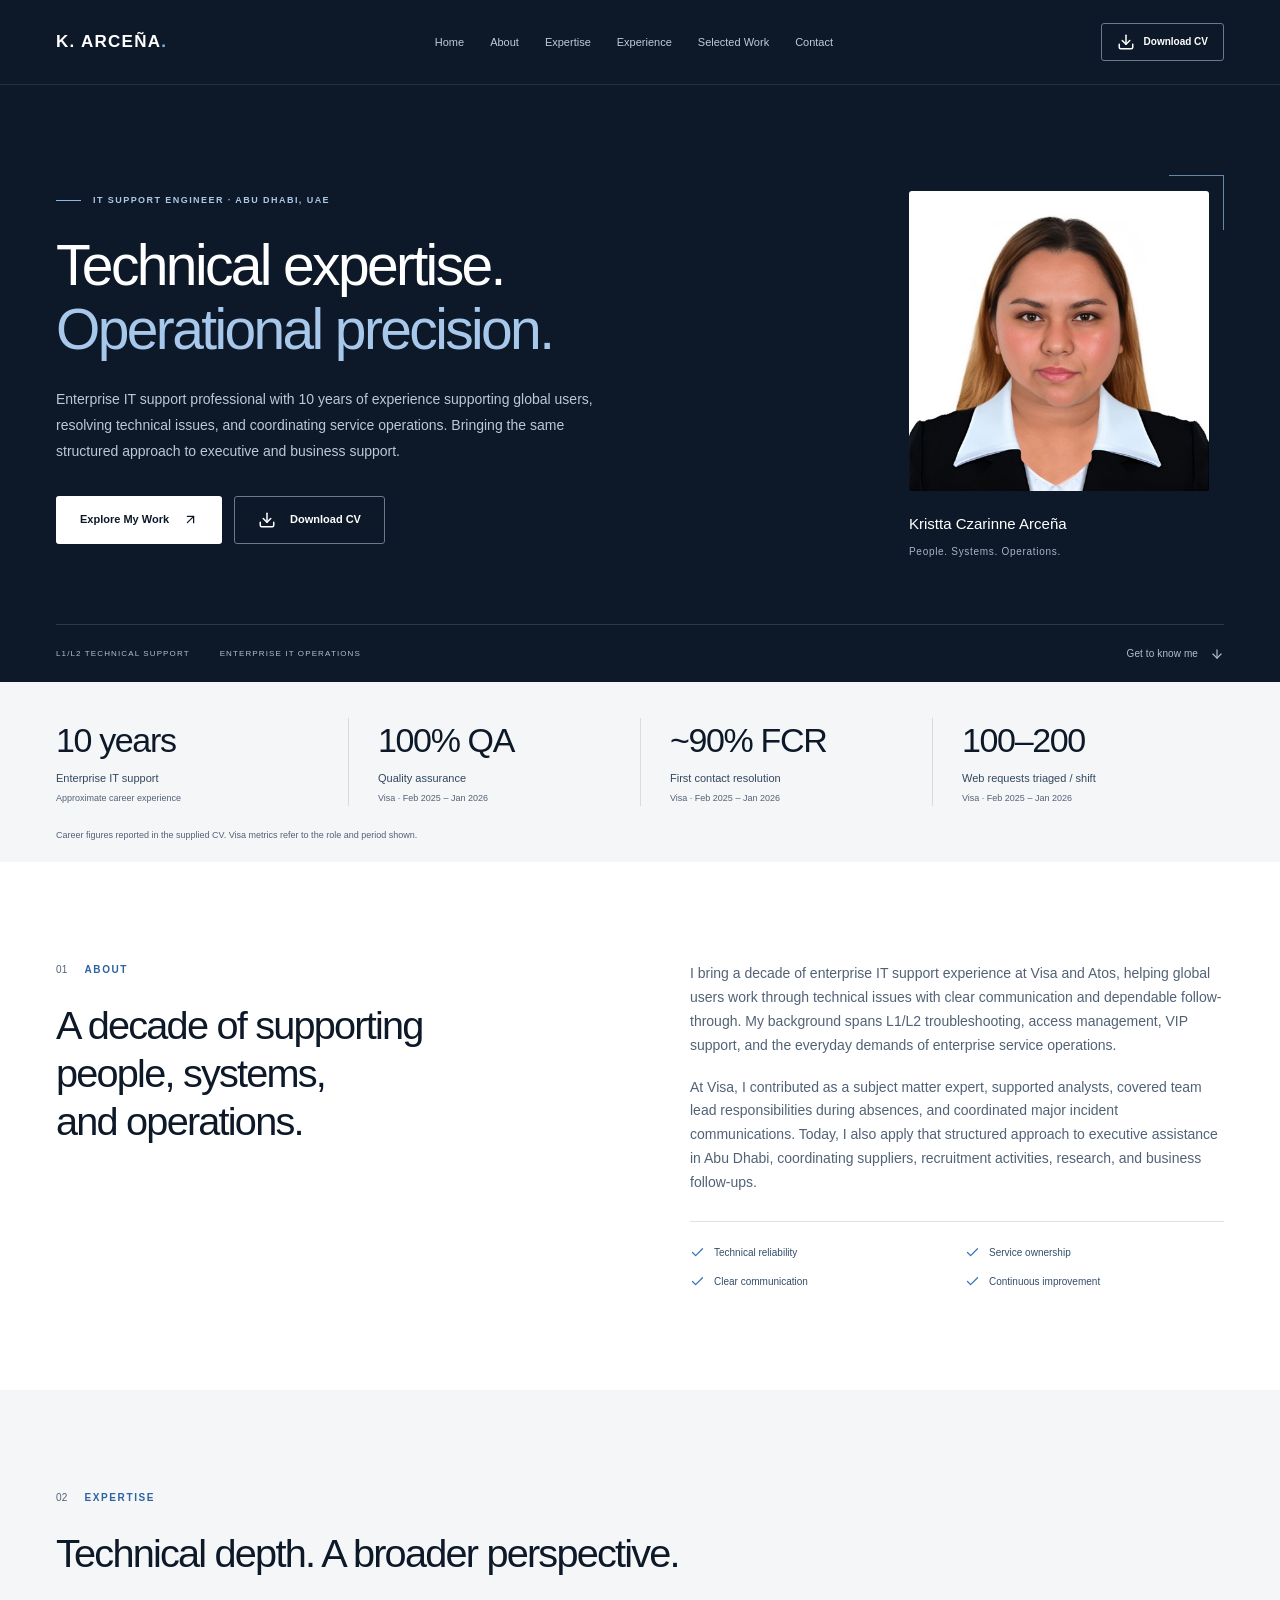
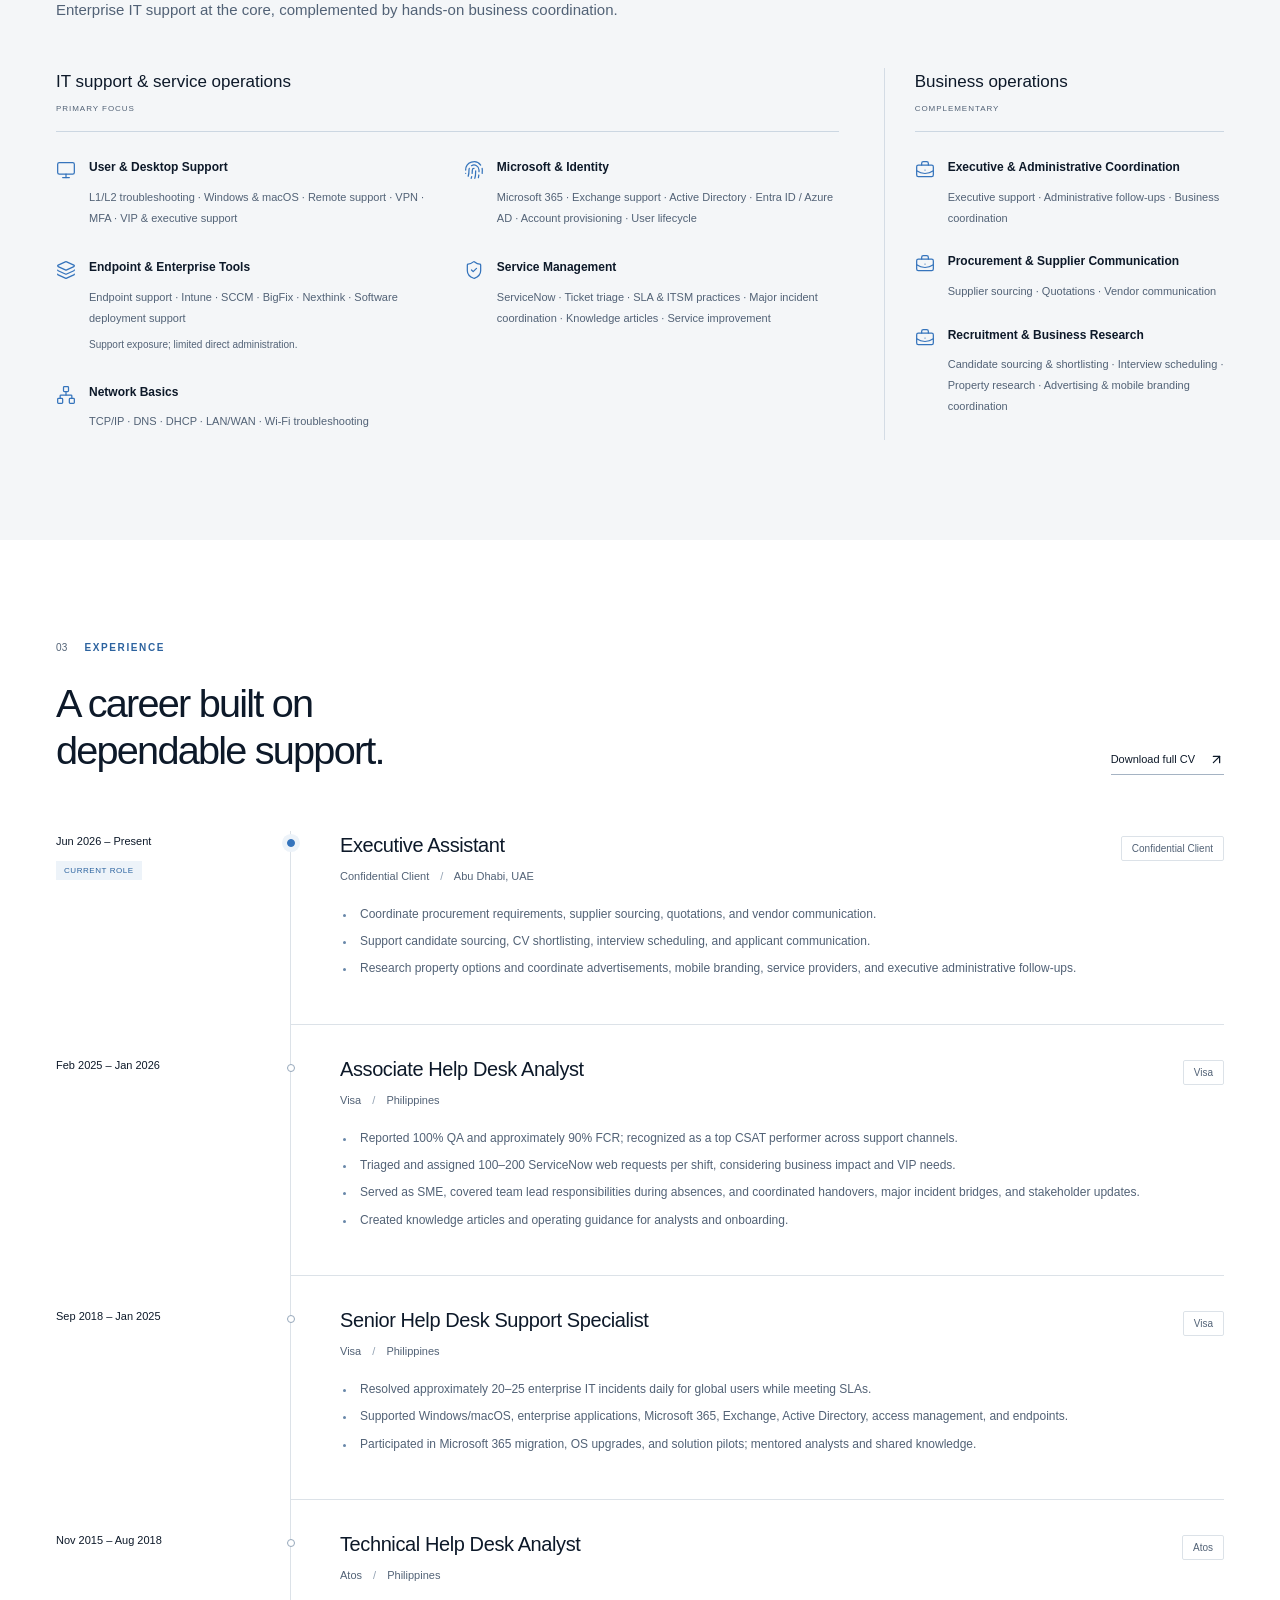
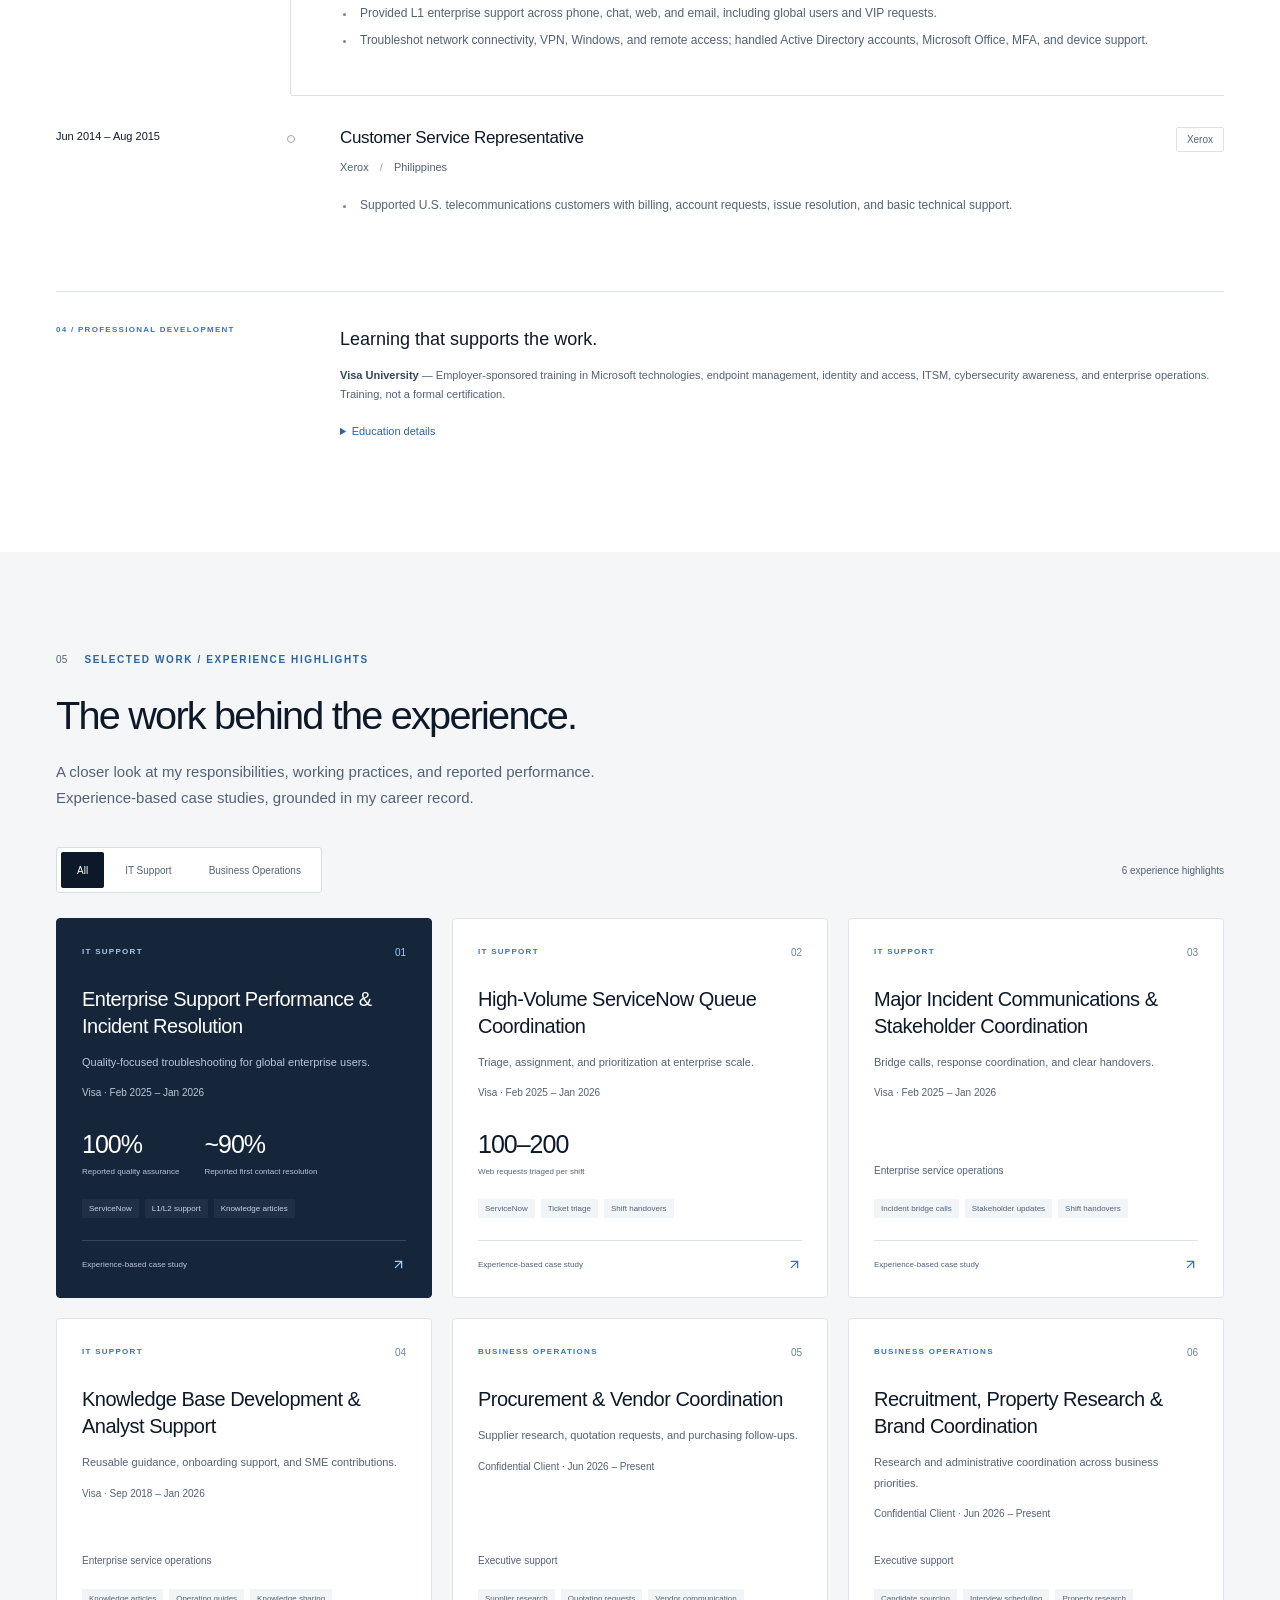
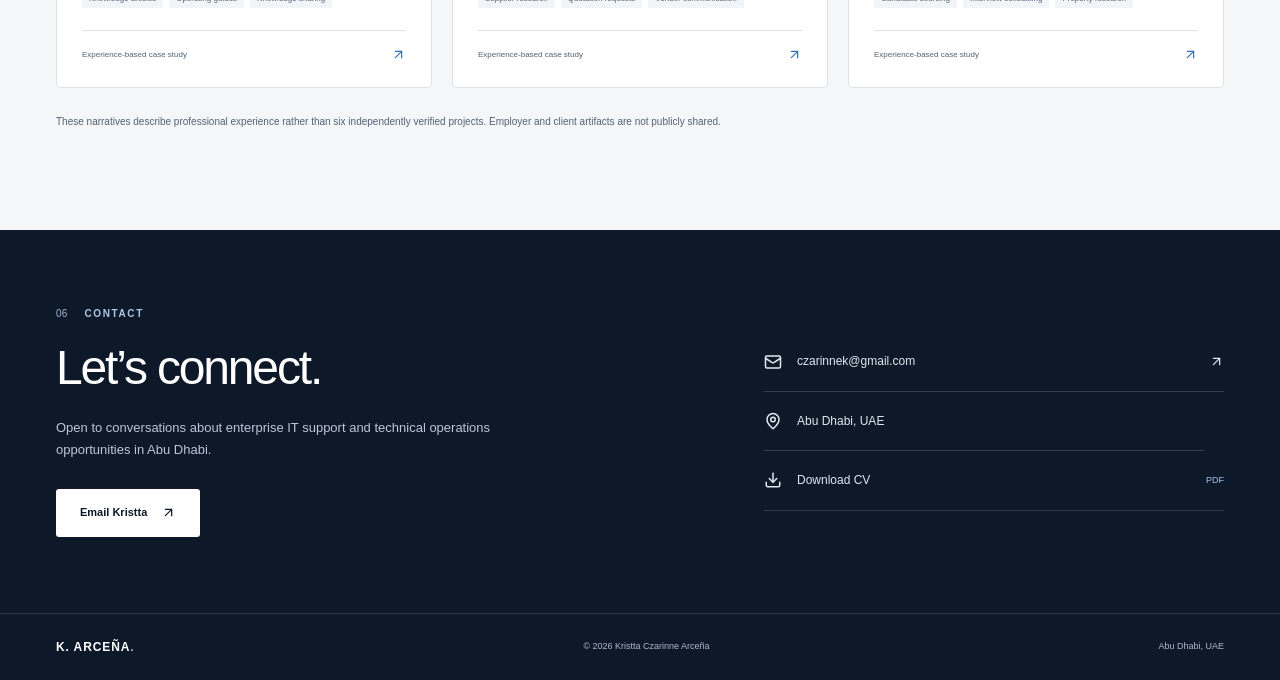
==== index.html @ 63b86361 "v1.0.0" ====
<!doctype html>
<html lang="en" class="no-js">
<head>
<meta charset="utf-8">
<meta name="viewport" content="width=device-width, initial-scale=1">
<title>Kristta Czarinne Arceña | IT Support Engineer · Abu Dhabi</title>
<meta name="description" content="Enterprise IT support, L1/L2 troubleshooting, and service operations. Explore Kristta’s career at Visa and Atos, and executive coordination experience in Abu Dhabi.">

<meta property="og:type" content="website"><meta property="og:locale" content="en_AE"><meta property="og:site_name" content="Kristta Arceña">
<meta property="og:title" content="Kristta Czarinne Arceña | IT Support Engineer · Abu Dhabi"><meta property="og:description" content="Enterprise IT support, L1/L2 troubleshooting, and service operations. Explore Kristta’s career at Visa and Atos, and executive coordination experience in Abu Dhabi.">
<meta name="twitter:card" content="summary_large_image"><meta name="twitter:title" content="Kristta Czarinne Arceña | IT Support Engineer · Abu Dhabi"><meta name="twitter:description" content="Enterprise IT support, L1/L2 troubleshooting, and service operations. Explore Kristta’s career at Visa and Atos, and executive coordination experience in Abu Dhabi.">

<link rel="icon" href="assets/favicon.svg" type="image/svg+xml">
<link rel="stylesheet" href="assets/styles.css">
<script>document.documentElement.classList.replace('no-js','js');</script>
<script src="assets/site.js" defer></script>
<script type="application/ld+json">{"@context":"https://schema.org","@type":"Person","name":"Kristta Czarinne Arceña","jobTitle":"Executive Assistant","description":"IT Support Engineer | L1/L2 Technical Support | Enterprise IT Operations","homeLocation":{"@type":"Place","name":"Abu Dhabi, UAE"},"email":"mailto:czarinnek@gmail.com"}</script>
</head>
<body>
<a class="skip-link" href="#main">Skip to content</a>
<header class="site-header"><div class="container header-inner"><a href="index.html#home" class="wordmark" aria-label="K. ARCEÑA home — Kristta Czarinne Arceña">K. ARCEÑA<span class="brand-dot">.</span></a><nav class="desktop-nav" aria-label="Primary navigation"><a href="index.html#home">Home</a><a href="index.html#about">About</a><a href="index.html#expertise">Expertise</a><a href="index.html#experience">Experience</a><a href="index.html#work">Selected Work</a><a href="index.html#contact">Contact</a></nav><a class="button button-outline header-cv" href="cv/Kristta_Arcena_CV.pdf" download><svg xmlns="http://www.w3.org/2000/svg" width="18" height="18" viewBox="0 0 24 24" fill="none" stroke="currentColor" stroke-width="2" stroke-linecap="round" stroke-linejoin="round" class="lucide lucide-download" aria-hidden="true"><path d="M21 15v4a2 2 0 0 1-2 2H5a2 2 0 0 1-2-2v-4"></path><polyline points="7 10 12 15 17 10"></polyline><line x1="12" x2="12" y1="15" y2="3"></line></svg>Download CV</a><button class="menu-toggle" aria-expanded="false" aria-controls="mobile-navigation" aria-label="Open navigation"><span data-menu-open><svg xmlns="http://www.w3.org/2000/svg" width="24" height="24" viewBox="0 0 24 24" fill="none" stroke="currentColor" stroke-width="2" stroke-linecap="round" stroke-linejoin="round" class="lucide lucide-menu" aria-hidden="true"><line x1="4" x2="20" y1="12" y2="12"></line><line x1="4" x2="20" y1="6" y2="6"></line><line x1="4" x2="20" y1="18" y2="18"></line></svg></span><span data-menu-close hidden><svg xmlns="http://www.w3.org/2000/svg" width="18" height="18" viewBox="0 0 24 24" fill="none" stroke="currentColor" stroke-width="2" stroke-linecap="round" stroke-linejoin="round" aria-hidden="true"><path d="m6 6 12 12M6 18 18 6"/></svg></span></button></div><div id="mobile-navigation" class="mobile-panel" hidden><nav aria-label="Mobile navigation"><a href="index.html#home"><span class="nav-number">01</span>Home</a><a href="index.html#about"><span class="nav-number">02</span>About</a><a href="index.html#expertise"><span class="nav-number">03</span>Expertise</a><a href="index.html#experience"><span class="nav-number">04</span>Experience</a><a href="index.html#work"><span class="nav-number">05</span>Selected Work</a><a href="index.html#contact"><span class="nav-number">06</span>Contact</a><a class="mobile-cv" href="cv/Kristta_Arcena_CV.pdf" download><svg xmlns="http://www.w3.org/2000/svg" width="18" height="18" viewBox="0 0 24 24" fill="none" stroke="currentColor" stroke-width="2" stroke-linecap="round" stroke-linejoin="round" class="lucide lucide-download" aria-hidden="true"><path d="M21 15v4a2 2 0 0 1-2 2H5a2 2 0 0 1-2-2v-4"></path><polyline points="7 10 12 15 17 10"></polyline><line x1="12" x2="12" y1="15" y2="3"></line></svg>Download CV</a></nav></div></header>
<main id="main" tabindex="-1"><section id="home" tabindex="-1" class="hero dark"><div class="container"><div class="hero-grid"><div class="hero-copy"><p class="eyebrow"><span class="small-rule"></span>IT SUPPORT ENGINEER · ABU DHABI, UAE</p><h1>Technical expertise.<br><span>Operational precision.</span></h1><p class="hero-description">Enterprise IT support professional with 10 years of experience supporting global users, resolving technical issues, and coordinating service operations. Bringing the same structured approach to executive and business support.</p><div class="button-row"><a href="#work" class="button button-white">Explore My Work<svg xmlns="http://www.w3.org/2000/svg" width="15" height="15" viewBox="0 0 24 24" fill="none" stroke="currentColor" stroke-width="2" stroke-linecap="round" stroke-linejoin="round" class="lucide lucide-arrow-up-right" aria-hidden="true"><path d="M7 7h10v10"></path><path d="M7 17 17 7"></path></svg></a><a class="button button-outline" href="cv/Kristta_Arcena_CV.pdf" download><svg xmlns="http://www.w3.org/2000/svg" width="18" height="18" viewBox="0 0 24 24" fill="none" stroke="currentColor" stroke-width="2" stroke-linecap="round" stroke-linejoin="round" class="lucide lucide-download" aria-hidden="true"><path d="M21 15v4a2 2 0 0 1-2 2H5a2 2 0 0 1-2-2v-4"></path><polyline points="7 10 12 15 17 10"></polyline><line x1="12" x2="12" y1="15" y2="3"></line></svg>Download CV</a></div></div><div class="identity-panel"><div class="portrait-frame"><img src="assets/kristta-arcena.png" alt="Portrait of Kristta Czarinne Arceña" width="471" height="471" fetchpriority="high"></div><div class="identity-caption"><p>Kristta Czarinne Arceña</p><span>People. Systems. Operations.</span></div><span class="portrait-corner" aria-hidden="true"></span></div></div><div class="hero-baseline"><span>L1/L2 TECHNICAL SUPPORT</span><span>ENTERPRISE IT OPERATIONS</span><a href="#about">Get to know me<svg xmlns="http://www.w3.org/2000/svg" width="14" height="14" viewBox="0 0 24 24" fill="none" stroke="currentColor" stroke-width="2" stroke-linecap="round" stroke-linejoin="round" class="lucide lucide-arrow-down" aria-hidden="true"><path d="M12 5v14"></path><path d="m19 12-7 7-7-7"></path></svg></a></div></div></section><div class="metrics-wrap"><div class="container metric-strip"><div class="metric"><p class="metric-value">10 years</p><p class="metric-label">Enterprise IT support</p><p class="metric-context">Approximate career experience</p></div><div class="metric"><p class="metric-value">100% QA</p><p class="metric-label">Quality assurance</p><p class="metric-context">Visa · Feb 2025 – Jan 2026</p></div><div class="metric"><p class="metric-value">~90% FCR</p><p class="metric-label">First contact resolution</p><p class="metric-context">Visa · Feb 2025 – Jan 2026</p></div><div class="metric"><p class="metric-value">100–200</p><p class="metric-label">Web requests triaged / shift</p><p class="metric-context">Visa · Feb 2025 – Jan 2026</p></div></div><p class="metric-source container">Career figures reported in the supplied CV. Visa metrics refer to the role and period shown.</p></div><section id="about" tabindex="-1" class="section about"><div class="container about-grid"><div class="section-heading"><p class="eyebrow section-label"><span>01</span>ABOUT</p><h2>A decade of supporting people, systems, and operations.</h2></div><div class="about-copy"><p>I bring a decade of enterprise IT support experience at Visa and Atos, helping global users work through technical issues with clear communication and dependable follow-through. My background spans L1/L2 troubleshooting, access management, VIP support, and the everyday demands of enterprise service operations.</p><p>At Visa, I contributed as a subject matter expert, supported analysts, covered team lead responsibilities during absences, and coordinated major incident communications. Today, I also apply that structured approach to executive assistance in Abu Dhabi, coordinating suppliers, recruitment activities, research, and business follow-ups.</p><ul class="values"><li><svg xmlns="http://www.w3.org/2000/svg" width="15" height="15" viewBox="0 0 24 24" fill="none" stroke="currentColor" stroke-width="2" stroke-linecap="round" stroke-linejoin="round" class="lucide lucide-check" aria-hidden="true"><path d="M20 6 9 17l-5-5"></path></svg>Technical reliability</li><li><svg xmlns="http://www.w3.org/2000/svg" width="15" height="15" viewBox="0 0 24 24" fill="none" stroke="currentColor" stroke-width="2" stroke-linecap="round" stroke-linejoin="round" class="lucide lucide-check" aria-hidden="true"><path d="M20 6 9 17l-5-5"></path></svg>Service ownership</li><li><svg xmlns="http://www.w3.org/2000/svg" width="15" height="15" viewBox="0 0 24 24" fill="none" stroke="currentColor" stroke-width="2" stroke-linecap="round" stroke-linejoin="round" class="lucide lucide-check" aria-hidden="true"><path d="M20 6 9 17l-5-5"></path></svg>Clear communication</li><li><svg xmlns="http://www.w3.org/2000/svg" width="15" height="15" viewBox="0 0 24 24" fill="none" stroke="currentColor" stroke-width="2" stroke-linecap="round" stroke-linejoin="round" class="lucide lucide-check" aria-hidden="true"><path d="M20 6 9 17l-5-5"></path></svg>Continuous improvement</li></ul></div></div></section><section id="expertise" tabindex="-1" class="section expertise"><div class="container"><div class="section-heading"><p class="eyebrow section-label"><span>02</span>EXPERTISE</p><h2>Technical depth. A broader perspective.</h2><p class="section-description">Enterprise IT support at the core, complemented by hands-on business coordination.</p></div><div class="expertise-grid"><div class="it-expertise"><div class="group-heading"><h3>IT support &amp; service operations</h3><span>PRIMARY FOCUS</span></div><div class="it-skills"><div class="skill-group"><svg xmlns="http://www.w3.org/2000/svg" width="20" height="20" viewBox="0 0 24 24" fill="none" stroke="currentColor" stroke-width="1.5" stroke-linecap="round" stroke-linejoin="round" class="lucide lucide-monitor" aria-hidden="true"><rect width="20" height="14" x="2" y="3" rx="2"></rect><line x1="8" x2="16" y1="21" y2="21"></line><line x1="12" x2="12" y1="17" y2="21"></line></svg><div><h4>User &amp; Desktop Support</h4><p>L1/L2 troubleshooting · Windows &amp; macOS · Remote support · VPN · MFA · VIP &amp; executive support</p></div></div><div class="skill-group"><svg xmlns="http://www.w3.org/2000/svg" width="20" height="20" viewBox="0 0 24 24" fill="none" stroke="currentColor" stroke-width="1.5" stroke-linecap="round" stroke-linejoin="round" class="lucide lucide-fingerprint" aria-hidden="true"><path d="M12 10a2 2 0 0 0-2 2c0 1.02-.1 2.51-.26 4"></path><path d="M14 13.12c0 2.38 0 6.38-1 8.88"></path><path d="M17.29 21.02c.12-.6.43-2.3.5-3.02"></path><path d="M2 12a10 10 0 0 1 18-6"></path><path d="M2 16h.01"></path><path d="M21.8 16c.2-2 .131-5.354 0-6"></path><path d="M5 19.5C5.5 18 6 15 6 12a6 6 0 0 1 .34-2"></path><path d="M8.65 22c.21-.66.45-1.32.57-2"></path><path d="M9 6.8a6 6 0 0 1 9 5.2v2"></path></svg><div><h4>Microsoft &amp; Identity</h4><p>Microsoft 365 · Exchange support · Active Directory · Entra ID / Azure AD · Account provisioning · User lifecycle</p></div></div><div class="skill-group"><svg xmlns="http://www.w3.org/2000/svg" width="20" height="20" viewBox="0 0 24 24" fill="none" stroke="currentColor" stroke-width="1.5" stroke-linecap="round" stroke-linejoin="round" class="lucide lucide-layers" aria-hidden="true"><path d="M12.83 2.18a2 2 0 0 0-1.66 0L2.6 6.08a1 1 0 0 0 0 1.83l8.58 3.91a2 2 0 0 0 1.66 0l8.58-3.9a1 1 0 0 0 0-1.83z"></path><path d="M2 12a1 1 0 0 0 .58.91l8.6 3.91a2 2 0 0 0 1.65 0l8.58-3.9A1 1 0 0 0 22 12"></path><path d="M2 17a1 1 0 0 0 .58.91l8.6 3.91a2 2 0 0 0 1.65 0l8.58-3.9A1 1 0 0 0 22 17"></path></svg><div><h4>Endpoint &amp; Enterprise Tools</h4><p>Endpoint support · Intune · SCCM · BigFix · Nexthink · Software deployment support</p><small>Support exposure; limited direct administration.</small></div></div><div class="skill-group"><svg xmlns="http://www.w3.org/2000/svg" width="20" height="20" viewBox="0 0 24 24" fill="none" stroke="currentColor" stroke-width="1.5" stroke-linecap="round" stroke-linejoin="round" class="lucide lucide-shield-check" aria-hidden="true"><path d="M20 13c0 5-3.5 7.5-7.66 8.95a1 1 0 0 1-.67-.01C7.5 20.5 4 18 4 13V6a1 1 0 0 1 1-1c2 0 4.5-1.2 6.24-2.72a1.17 1.17 0 0 1 1.52 0C14.51 3.81 17 5 19 5a1 1 0 0 1 1 1z"></path><path d="m9 12 2 2 4-4"></path></svg><div><h4>Service Management</h4><p>ServiceNow · Ticket triage · SLA &amp; ITSM practices · Major incident coordination · Knowledge articles · Service improvement</p></div></div><div class="skill-group"><svg xmlns="http://www.w3.org/2000/svg" width="20" height="20" viewBox="0 0 24 24" fill="none" stroke="currentColor" stroke-width="1.5" stroke-linecap="round" stroke-linejoin="round" class="lucide lucide-network" aria-hidden="true"><rect x="16" y="16" width="6" height="6" rx="1"></rect><rect x="2" y="16" width="6" height="6" rx="1"></rect><rect x="9" y="2" width="6" height="6" rx="1"></rect><path d="M5 16v-3a1 1 0 0 1 1-1h12a1 1 0 0 1 1 1v3"></path><path d="M12 12V8"></path></svg><div><h4>Network Basics</h4><p>TCP/IP · DNS · DHCP · LAN/WAN · Wi-Fi troubleshooting</p></div></div></div></div><div class="business-expertise"><div class="group-heading"><h3>Business operations</h3><span>COMPLEMENTARY</span></div><div class="skill-group"><svg xmlns="http://www.w3.org/2000/svg" width="20" height="20" viewBox="0 0 24 24" fill="none" stroke="currentColor" stroke-width="1.5" stroke-linecap="round" stroke-linejoin="round" class="lucide lucide-briefcase-business" aria-hidden="true"><path d="M12 12h.01"></path><path d="M16 6V4a2 2 0 0 0-2-2h-4a2 2 0 0 0-2 2v2"></path><path d="M22 13a18.15 18.15 0 0 1-20 0"></path><rect width="20" height="14" x="2" y="6" rx="2"></rect></svg><div><h4>Executive &amp; Administrative Coordination</h4><p>Executive support · Administrative follow-ups · Business coordination</p></div></div><div class="skill-group"><svg xmlns="http://www.w3.org/2000/svg" width="20" height="20" viewBox="0 0 24 24" fill="none" stroke="currentColor" stroke-width="1.5" stroke-linecap="round" stroke-linejoin="round" class="lucide lucide-briefcase-business" aria-hidden="true"><path d="M12 12h.01"></path><path d="M16 6V4a2 2 0 0 0-2-2h-4a2 2 0 0 0-2 2v2"></path><path d="M22 13a18.15 18.15 0 0 1-20 0"></path><rect width="20" height="14" x="2" y="6" rx="2"></rect></svg><div><h4>Procurement &amp; Supplier Communication</h4><p>Supplier sourcing · Quotations · Vendor communication</p></div></div><div class="skill-group"><svg xmlns="http://www.w3.org/2000/svg" width="20" height="20" viewBox="0 0 24 24" fill="none" stroke="currentColor" stroke-width="1.5" stroke-linecap="round" stroke-linejoin="round" class="lucide lucide-briefcase-business" aria-hidden="true"><path d="M12 12h.01"></path><path d="M16 6V4a2 2 0 0 0-2-2h-4a2 2 0 0 0-2 2v2"></path><path d="M22 13a18.15 18.15 0 0 1-20 0"></path><rect width="20" height="14" x="2" y="6" rx="2"></rect></svg><div><h4>Recruitment &amp; Business Research</h4><p>Candidate sourcing &amp; shortlisting · Interview scheduling · Property research · Advertising &amp; mobile branding coordination</p></div></div></div></div></div></section><section id="experience" tabindex="-1" class="section experience"><div class="container"><div class="section-heading-row"><div class="section-heading"><p class="eyebrow section-label"><span>03</span>EXPERIENCE</p><h2>A career built on dependable support.</h2></div><a class="text-link" href="cv/Kristta_Arcena_CV.pdf" download>Download full CV<svg xmlns="http://www.w3.org/2000/svg" width="15" height="15" viewBox="0 0 24 24" fill="none" stroke="currentColor" stroke-width="2" stroke-linecap="round" stroke-linejoin="round" class="lucide lucide-arrow-up-right" aria-hidden="true"><path d="M7 7h10v10"></path><path d="M7 17 17 7"></path></svg></a></div><div class="timeline"><article class="experience-item "><div class="experience-date"><span class="timeline-dot"></span><p>Jun 2026 – Present</p><span class="current-label">CURRENT ROLE</span></div><div class="experience-body"><div class="role-line"><h3>Executive Assistant</h3><span class="employer-label">Confidential Client</span></div><p class="role-context">Confidential Client <span aria-hidden="true">/</span> Abu Dhabi, UAE</p><ul><li>Coordinate procurement requirements, supplier sourcing, quotations, and vendor communication.</li><li>Support candidate sourcing, CV shortlisting, interview scheduling, and applicant communication.</li><li>Research property options and coordinate advertisements, mobile branding, service providers, and executive administrative follow-ups.</li></ul></div></article><article class="experience-item "><div class="experience-date"><span class="timeline-dot"></span><p>Feb 2025 – Jan 2026</p></div><div class="experience-body"><div class="role-line"><h3>Associate Help Desk Analyst</h3><span class="employer-label">Visa</span></div><p class="role-context">Visa <span aria-hidden="true">/</span> Philippines</p><ul><li>Reported 100% QA and approximately 90% FCR; recognized as a top CSAT performer across support channels.</li><li>Triaged and assigned 100–200 ServiceNow web requests per shift, considering business impact and VIP needs.</li><li>Served as SME, covered team lead responsibilities during absences, and coordinated handovers, major incident bridges, and stakeholder updates.</li><li>Created knowledge articles and operating guidance for analysts and onboarding.</li></ul></div></article><article class="experience-item "><div class="experience-date"><span class="timeline-dot"></span><p>Sep 2018 – Jan 2025</p></div><div class="experience-body"><div class="role-line"><h3>Senior Help Desk Support Specialist</h3><span class="employer-label">Visa</span></div><p class="role-context">Visa <span aria-hidden="true">/</span> Philippines</p><ul><li>Resolved approximately 20–25 enterprise IT incidents daily for global users while meeting SLAs.</li><li>Supported Windows/macOS, enterprise applications, Microsoft 365, Exchange, Active Directory, access management, and endpoints.</li><li>Participated in Microsoft 365 migration, OS upgrades, and solution pilots; mentored analysts and shared knowledge.</li></ul></div></article><article class="experience-item "><div class="experience-date"><span class="timeline-dot"></span><p>Nov 2015 – Aug 2018</p></div><div class="experience-body"><div class="role-line"><h3>Technical Help Desk Analyst</h3><span class="employer-label">Atos</span></div><p class="role-context">Atos <span aria-hidden="true">/</span> Philippines</p><ul><li>Provided L1 enterprise support across phone, chat, web, and email, including global users and VIP requests.</li><li>Troubleshot network connectivity, VPN, Windows, and remote access; handled Active Directory accounts, Microsoft Office, MFA, and device support.</li></ul></div></article><article class="experience-item compact"><div class="experience-date"><span class="timeline-dot"></span><p>Jun 2014 – Aug 2015</p></div><div class="experience-body"><div class="role-line"><h3>Customer Service Representative</h3><span class="employer-label">Xerox</span></div><p class="role-context">Xerox <span aria-hidden="true">/</span> Philippines</p><ul><li>Supported U.S. telecommunications customers with billing, account requests, issue resolution, and basic technical support.</li></ul></div></article></div><div class="development"><p class="eyebrow">04 / PROFESSIONAL DEVELOPMENT</p><div><h3>Learning that supports the work.</h3><p><strong>Visa University</strong> — Employer-sponsored training in Microsoft technologies, endpoint management, identity and access, ITSM, cybersecurity awareness, and enterprise operations. Training, not a formal certification.</p><details><summary>Education details</summary><p><strong>Kaplan Higher Education Institute, Singapore</strong><br>Diploma in Hospitality and Tourism Management — incomplete, 2012.</p><p><strong>Springfield Secondary School, Singapore</strong><br>GCE O-Level International Examination, 2010.</p></details></div></div></div></section><section id="work" tabindex="-1" class="section selected-work"><div class="container"><div class="section-heading"><p class="eyebrow section-label"><span>05</span>SELECTED WORK / EXPERIENCE HIGHLIGHTS</p><h2>The work behind the experience.</h2><p class="section-description">A closer look at my responsibilities, working practices, and reported performance. Experience-based case studies, grounded in my career record.</p></div><div class="work-toolbar"><div class="filters" role="group" aria-label="Filter selected work"><button type="button" aria-pressed="true" data-filter="All">All</button><button type="button" aria-pressed="false" data-filter="IT Support">IT Support</button><button type="button" aria-pressed="false" data-filter="Business Operations">Business Operations</button></div><p role="status" aria-live="polite" data-work-count>6 experience highlights</p></div><div class="work-grid"><article class="work-card featured" data-category="IT Support"><div class="work-card-top"><span class="eyebrow">IT Support</span><span class="work-number">01</span></div><h3><a href="work/enterprise-support-performance/">Enterprise Support Performance &amp; Incident Resolution<span class="card-click-target"></span></a></h3><p>Quality-focused troubleshooting for global enterprise users.</p><p class="work-card-context">Visa · Feb 2025 – Jan 2026</p><div class="work-proof"><span><strong>100%</strong>Reported quality assurance</span><span><strong>~90%</strong>Reported first contact resolution</span></div><div class="work-tags"><span>ServiceNow</span><span>L1/L2 support</span><span>Knowledge articles</span></div><div class="work-card-bottom"><span>Experience-based case study</span><svg xmlns="http://www.w3.org/2000/svg" width="15" height="15" viewBox="0 0 24 24" fill="none" stroke="currentColor" stroke-width="2" stroke-linecap="round" stroke-linejoin="round" class="lucide lucide-arrow-up-right" aria-hidden="true"><path d="M7 7h10v10"></path><path d="M7 17 17 7"></path></svg></div></article><article class="work-card " data-category="IT Support"><div class="work-card-top"><span class="eyebrow">IT Support</span><span class="work-number">02</span></div><h3><a href="work/servicenow-queue-coordination/">High-Volume ServiceNow Queue Coordination<span class="card-click-target"></span></a></h3><p>Triage, assignment, and prioritization at enterprise scale.</p><p class="work-card-context">Visa · Feb 2025 – Jan 2026</p><div class="work-proof"><span><strong>100–200</strong>Web requests triaged per shift</span></div><div class="work-tags"><span>ServiceNow</span><span>Ticket triage</span><span>Shift handovers</span></div><div class="work-card-bottom"><span>Experience-based case study</span><svg xmlns="http://www.w3.org/2000/svg" width="15" height="15" viewBox="0 0 24 24" fill="none" stroke="currentColor" stroke-width="2" stroke-linecap="round" stroke-linejoin="round" class="lucide lucide-arrow-up-right" aria-hidden="true"><path d="M7 7h10v10"></path><path d="M7 17 17 7"></path></svg></div></article><article class="work-card " data-category="IT Support"><div class="work-card-top"><span class="eyebrow">IT Support</span><span class="work-number">03</span></div><h3><a href="work/major-incident-communications/">Major Incident Communications &amp; Stakeholder Coordination<span class="card-click-target"></span></a></h3><p>Bridge calls, response coordination, and clear handovers.</p><p class="work-card-context">Visa · Feb 2025 – Jan 2026</p><div class="work-proof"><span class="qualitative-label">Enterprise service operations</span></div><div class="work-tags"><span>Incident bridge calls</span><span>Stakeholder updates</span><span>Shift handovers</span></div><div class="work-card-bottom"><span>Experience-based case study</span><svg xmlns="http://www.w3.org/2000/svg" width="15" height="15" viewBox="0 0 24 24" fill="none" stroke="currentColor" stroke-width="2" stroke-linecap="round" stroke-linejoin="round" class="lucide lucide-arrow-up-right" aria-hidden="true"><path d="M7 7h10v10"></path><path d="M7 17 17 7"></path></svg></div></article><article class="work-card " data-category="IT Support"><div class="work-card-top"><span class="eyebrow">IT Support</span><span class="work-number">04</span></div><h3><a href="work/knowledge-and-analyst-support/">Knowledge Base Development &amp; Analyst Support<span class="card-click-target"></span></a></h3><p>Reusable guidance, onboarding support, and SME contributions.</p><p class="work-card-context">Visa · Sep 2018 – Jan 2026</p><div class="work-proof"><span class="qualitative-label">Enterprise service operations</span></div><div class="work-tags"><span>Knowledge articles</span><span>Operating guides</span><span>Knowledge sharing</span></div><div class="work-card-bottom"><span>Experience-based case study</span><svg xmlns="http://www.w3.org/2000/svg" width="15" height="15" viewBox="0 0 24 24" fill="none" stroke="currentColor" stroke-width="2" stroke-linecap="round" stroke-linejoin="round" class="lucide lucide-arrow-up-right" aria-hidden="true"><path d="M7 7h10v10"></path><path d="M7 17 17 7"></path></svg></div></article><article class="work-card " data-category="Business Operations"><div class="work-card-top"><span class="eyebrow">Business Operations</span><span class="work-number">05</span></div><h3><a href="work/procurement-vendor-coordination/">Procurement &amp; Vendor Coordination<span class="card-click-target"></span></a></h3><p>Supplier research, quotation requests, and purchasing follow-ups.</p><p class="work-card-context">Confidential Client · Jun 2026 – Present</p><div class="work-proof"><span class="qualitative-label">Executive support</span></div><div class="work-tags"><span>Supplier research</span><span>Quotation requests</span><span>Vendor communication</span></div><div class="work-card-bottom"><span>Experience-based case study</span><svg xmlns="http://www.w3.org/2000/svg" width="15" height="15" viewBox="0 0 24 24" fill="none" stroke="currentColor" stroke-width="2" stroke-linecap="round" stroke-linejoin="round" class="lucide lucide-arrow-up-right" aria-hidden="true"><path d="M7 7h10v10"></path><path d="M7 17 17 7"></path></svg></div></article><article class="work-card " data-category="Business Operations"><div class="work-card-top"><span class="eyebrow">Business Operations</span><span class="work-number">06</span></div><h3><a href="work/recruitment-research-brand-coordination/">Recruitment, Property Research &amp; Brand Coordination<span class="card-click-target"></span></a></h3><p>Research and administrative coordination across business priorities.</p><p class="work-card-context">Confidential Client · Jun 2026 – Present</p><div class="work-proof"><span class="qualitative-label">Executive support</span></div><div class="work-tags"><span>Candidate sourcing</span><span>Interview scheduling</span><span>Property research</span></div><div class="work-card-bottom"><span>Experience-based case study</span><svg xmlns="http://www.w3.org/2000/svg" width="15" height="15" viewBox="0 0 24 24" fill="none" stroke="currentColor" stroke-width="2" stroke-linecap="round" stroke-linejoin="round" class="lucide lucide-arrow-up-right" aria-hidden="true"><path d="M7 7h10v10"></path><path d="M7 17 17 7"></path></svg></div></article></div><p class="work-disclosure">These narratives describe professional experience rather than six independently verified projects. Employer and client artifacts are not publicly shared.</p></div></section><section id="contact" tabindex="-1" class="contact dark"><div class="container contact-grid"><div><p class="eyebrow section-label"><span>06</span>CONTACT</p><h2>Let’s connect.</h2><p>Open to conversations about enterprise IT support and technical operations opportunities in Abu Dhabi.</p><a class="button button-white" href="mailto:czarinnek@gmail.com">Email Kristta<svg xmlns="http://www.w3.org/2000/svg" width="15" height="15" viewBox="0 0 24 24" fill="none" stroke="currentColor" stroke-width="2" stroke-linecap="round" stroke-linejoin="round" class="lucide lucide-arrow-up-right" aria-hidden="true"><path d="M7 7h10v10"></path><path d="M7 17 17 7"></path></svg></a></div><div class="contact-details"><a href="mailto:czarinnek@gmail.com"><svg xmlns="http://www.w3.org/2000/svg" width="18" height="18" viewBox="0 0 24 24" fill="none" stroke="currentColor" stroke-width="2" stroke-linecap="round" stroke-linejoin="round" class="lucide lucide-mail" aria-hidden="true"><rect width="20" height="16" x="2" y="4" rx="2"></rect><path d="m22 7-8.97 5.7a1.94 1.94 0 0 1-2.06 0L2 7"></path></svg>czarinnek@gmail.com<svg xmlns="http://www.w3.org/2000/svg" width="15" height="15" viewBox="0 0 24 24" fill="none" stroke="currentColor" stroke-width="2" stroke-linecap="round" stroke-linejoin="round" class="lucide lucide-arrow-up-right" aria-hidden="true"><path d="M7 7h10v10"></path><path d="M7 17 17 7"></path></svg></a><p><svg xmlns="http://www.w3.org/2000/svg" width="18" height="18" viewBox="0 0 24 24" fill="none" stroke="currentColor" stroke-width="2" stroke-linecap="round" stroke-linejoin="round" class="lucide lucide-map-pin" aria-hidden="true"><path d="M20 10c0 4.993-5.539 10.193-7.399 11.799a1 1 0 0 1-1.202 0C9.539 20.193 4 14.993 4 10a8 8 0 0 1 16 0"></path><circle cx="12" cy="10" r="3"></circle></svg>Abu Dhabi, UAE</p><a href="cv/Kristta_Arcena_CV.pdf" download><svg xmlns="http://www.w3.org/2000/svg" width="18" height="18" viewBox="0 0 24 24" fill="none" stroke="currentColor" stroke-width="2" stroke-linecap="round" stroke-linejoin="round" class="lucide lucide-download" aria-hidden="true"><path d="M21 15v4a2 2 0 0 1-2 2H5a2 2 0 0 1-2-2v-4"></path><polyline points="7 10 12 15 17 10"></polyline><line x1="12" x2="12" y1="15" y2="3"></line></svg>Download CV<span class="file-label">PDF</span></a></div></div></section></main>
<footer class="footer dark"><div class="container footer-inner"><a href="index.html#home" class="wordmark">K. ARCEÑA<span class="brand-dot">.</span></a><p>© <span data-year>2026</span> Kristta Czarinne Arceña</p><span>Abu Dhabi, UAE</span></div></footer>
</body></html>
---- assets/styles.css ----
:root { --navy:#0d1929; --slate:#15253a; --blue:#3574bc; --paper:#f4f6f8; --body:#526276; --line:#dce2e8; }
* { box-sizing:border-box; }
html { scroll-behavior:smooth; scroll-padding-top:100px; }
body { margin:0; color:var(--navy); background:white; font-family:Arial,Helvetica,sans-serif; font-size:15px; line-height:1.7; -webkit-font-smoothing:antialiased; }
a { color:inherit; text-decoration:none; }
button, summary { cursor:pointer; }
button { font:inherit; }
button,a { -webkit-tap-highlight-color:transparent; }
:focus-visible { outline:3px solid #3574bc; outline-offset:5px; }
.dark :focus-visible,.site-header :focus-visible { outline-color:#adcdf0; }
[tabindex="-1"]:focus { outline:none; }
::selection { background:#bdd5f0; color:var(--navy); }
h1,h2,h3,h4,p { margin:0; }
h1,h2,h3,h4 { font-weight:500; }
h1,h2 { letter-spacing:-.045em; text-wrap:balance; }
h2 { font-size:clamp(30px,3.1vw,43px); line-height:1.2; }
p { color:var(--body); }
svg { flex-shrink:0; }
.container { max-width:1248px; width:calc(100% - 112px); margin-inline:auto; }
.dark { background:var(--navy); color:#fff; }
.eyebrow { font-size:10px; font-weight:600; letter-spacing:.16em; line-height:1.6; color:var(--blue); text-transform:uppercase; }
.dark .eyebrow { color:#acc7e6; }
.section { padding:100px 0; }
.section-label { display:flex; align-items:center; gap:17px; margin-bottom:24px; }
.section-label>span { color:#63758a; font-weight:400; letter-spacing:.02em; }
.section-heading { max-width:700px; }
.section-description { max-width:585px; margin-top:20px; font-size:15px; }
.skip-link { position:fixed; left:20px; top:12px; z-index:100; background:white; padding:12px 20px; color:var(--navy); transform:translateY(-150%); }
.skip-link:focus { transform:translateY(0); }
.site-header { background:var(--navy); color:white; position:sticky; top:0; z-index:30; border-bottom:1px solid #ffffff18; transition:box-shadow .2s, background .2s; }
.site-header.is-scrolled { background:#15253a; box-shadow:0 3px 16px #00000018; }
.header-inner { min-height:84px; display:flex; align-items:center; justify-content:space-between; gap:24px; }
.wordmark { font-size:17px; letter-spacing:.075em; font-weight:600; white-space:nowrap; }
.brand-dot { color:#87b3e2; }
.desktop-nav { display:flex; align-items:center; gap:26px; }
.desktop-nav a { font-size:11px; color:#c0cad6; transition:color .2s; padding:15px 0; }
.desktop-nav a:hover { color:white; }
.button { display:inline-flex; align-items:center; justify-content:center; gap:14px; min-height:48px; padding:12px 23px; border-radius:3px; font-size:11px; font-weight:600; line-height:1.4; transition:background .18s,transform .18s,border-color .18s; border:1px solid transparent; }
.button:hover { transform:translateY(-2px); }
.button-white { background:white; color:var(--navy); }
.button-white:hover { background:#deebf9; }
.button-outline { border-color:#6a798b; color:white; background:transparent; }
.button-outline:hover { border-color:white; background:#ffffff0a; }
.button-navy { color:white; background:var(--navy); }
.header-cv { min-height:38px; padding:9px 15px; gap:9px; font-size:10px; }
.menu-toggle { display:none; padding:10px; border:0; background:none; color:white; }
.mobile-panel[hidden] { display:none; }
.mobile-panel { display:none; }
.hero { padding-top:65px; }
.hero-grid { display:grid; grid-template-columns:1fr 330px; gap:65px; align-items:center; padding:25px 0 62px; }
.hero h1 { font-size:clamp(43px,4.45vw,64px); line-height:1.13; font-weight:400; margin-top:25px; letter-spacing:-.046em; }
.hero h1>span { color:#a8c8eb; }
.hero-description { max-width:560px; color:#bdc8d5; font-size:14px; line-height:1.85; margin-top:26px; }
.hero .eyebrow { display:flex; align-items:center; gap:12px; font-size:9px; }
.small-rule { display:inline-block; height:1px; width:25px; background:#8fb6e2; }
.button-row { display:flex; flex-wrap:wrap; gap:12px; margin-top:31px; }
.identity-panel { padding:16px 15px 0; position:relative; justify-self:end; width:330px; }
.portrait-frame { width:300px; height:300px; overflow:hidden; border-radius:3px; background:#fff; }
.portrait-frame img { width:100%; height:100%; object-fit:cover; }
.identity-caption { padding:20px 0 0; }
.identity-caption p { color:#fff; font-size:15px; }
.identity-caption span { color:#a7b5c6; font-size:10px; letter-spacing:.07em; }
.portrait-corner { position:absolute; width:55px; height:55px; right:0; top:0; border-top:1px solid #6786ac; border-right:1px solid #6786ac; }
.monogram { width:300px; height:300px; display:grid; place-items:center; background:var(--slate); font-size:80px; color:#b6d0ec; }
.hero-baseline { display:flex; align-items:center; gap:30px; padding:20px 0; border-top:1px solid #ffffff24; font-size:8px; letter-spacing:.14em; color:#b0bfce; }
.hero-baseline>a { margin-left:auto; display:flex; gap:12px; align-items:center; text-transform:none; letter-spacing:.01em; font-size:10px; }
.metrics-wrap { background:var(--paper); padding:36px 0 19px; }
.metric-strip { display:grid; grid-template-columns:repeat(4,1fr); }
.metric { border-left:1px solid #d4dce5; padding-left:29px; }
.metric:first-child { border:0; padding-left:0; }
.metric-value { font-size:34px; line-height:1.3; font-weight:400; letter-spacing:-.04em; color:var(--navy); }
.metric-label { font-size:11px; margin-top:7px; color:#33475d; }
.metric-context { font-size:9px; margin-top:3px; }
.metric-source { margin-top:22px; font-size:9px; color:#526276; }
.about-grid { display:grid; grid-template-columns:1fr 1fr; gap:100px; }
.about h2 { max-width:440px; }
.about-copy>p { margin-bottom:18px; font-size:14px; }
.values { display:grid; grid-template-columns:1fr 1fr; gap:12px 16px; list-style:none; padding:22px 0 0; margin:26px 0 0; border-top:1px solid var(--line); }
.values li { display:flex; align-items:center; gap:9px; font-size:10px; color:#344d68; }
.values svg { color:var(--blue); }
.expertise { background:var(--paper); }
.expertise-grid { display:grid; grid-template-columns:minmax(0,2.3fr) minmax(0,1fr); gap:45px; margin-top:45px; }
.group-heading { border-bottom:1px solid #ccd7e2; padding-bottom:16px; margin-bottom:25px; }
.group-heading h3 { font-size:17px; }
.group-heading>span { font-size:8px; color:#526276; letter-spacing:.12em; display:block; margin-top:5px; }
.it-skills { display:grid; grid-template-columns:1fr 1fr; gap:29px 33px; }
.skill-group { display:flex; gap:13px; }
.skill-group>svg { color:var(--blue); margin-top:3px; }
.skill-group h4 { font-size:12px; font-weight:600; margin-bottom:9px; }
.skill-group p { font-size:11px; line-height:1.9; }
.skill-group small { display:block; font-size:10px; margin-top:7px; color:#526276; }
.business-expertise { border-left:1px solid #d4dce5; padding-left:30px; }
.business-expertise .skill-group { margin-bottom:23px; }
.section-heading-row { display:flex; align-items:flex-end; justify-content:space-between; gap:30px; }
.section-heading-row .section-heading { max-width:580px; }
.text-link { display:flex; gap:14px; align-items:center; font-size:11px; border-bottom:1px solid #a5b3c3; padding-bottom:5px; white-space:nowrap; }
.timeline { margin-top:56px; }
.experience-item { display:grid; grid-template-columns:235px 1fr; position:relative; }
.experience-date { border-right:1px solid var(--line); padding:1px 30px 40px 0; position:relative; }
.experience-date>p { font-size:11px; color:var(--navy); }
.timeline-dot { width:8px; height:8px; border:1px solid #95a7ba; background:white; border-radius:50%; position:absolute; top:8px; right:-4.5px; }
.experience-item:first-child .timeline-dot { background:var(--blue); border-color:var(--blue); box-shadow:0 0 0 5px #edf3f9; }
.current-label { font-size:8px; color:#2c639f; display:inline-block; padding:3px 8px; background:#edf3f9; margin-top:10px; letter-spacing:.07em; }
.experience-body { padding:0 0 38px 49px; }
.experience-item:not(:first-child) .experience-body { padding-top:30px; border-top:1px solid var(--line); }
.experience-item:not(:first-child) .experience-date { padding-top:32px; }
.experience-item:not(:first-child) .timeline-dot { top:40px; }
.role-line { display:flex; justify-content:space-between; gap:15px; align-items:baseline; }
.role-line h3 { font-size:20px; letter-spacing:-.02em; line-height:1.4; }
.employer-label { font-size:10px; color:#526276; border:1px solid var(--line); padding:3px 10px; border-radius:2px; white-space:nowrap; }
.role-context { margin-top:6px; font-size:11px; }
.role-context>span { padding:0 8px; color:#93a2b3; }
.experience-body ul { margin:18px 0 0; padding-left:15px; color:var(--body); font-size:12px; }
.experience-body li { padding-left:5px; margin-bottom:7px; }
.experience-body li::marker { color:#6887a9; font-size:9px; }
.experience-item.compact h3 { font-size:17px; }
.experience-item:last-child .experience-date { border-color:transparent; }
.development { display:grid; grid-template-columns:235px 1fr; gap:49px; margin-top:30px; padding-top:32px; border-top:1px solid var(--line); }
.development>.eyebrow { font-size:8px; }
.development h3 { font-size:18px; margin-bottom:12px; }
.development p:not(.eyebrow) { font-size:11px; }
.development strong { color:#33475d; font-weight:600; }
.development details { margin-top:18px; }
.development summary { font-size:11px; color:#2d639f; min-height:30px; width:fit-content; }
.development details p { margin-top:12px; }
.selected-work { background:var(--paper); }
.work-toolbar { display:flex; justify-content:space-between; align-items:center; margin:37px 0 25px; gap:15px; }
.filters { display:flex; gap:5px; border:1px solid #d6dee7; padding:4px; border-radius:3px; background:white; }
.filters button { border:0; background:none; color:#526276; font-size:10px; min-height:36px; padding:9px 16px; border-radius:2px; }
.filters button[aria-pressed="true"] { background:var(--navy); color:white; }
.filters button:hover:not([aria-pressed="true"]) { background:#edf2f7; }
.work-toolbar>p { font-size:10px; }
.work-grid { display:grid; grid-template-columns:repeat(3,minmax(0,1fr)); gap:20px; }
.work-card { position:relative; padding:25px; border:1px solid #dce3eb; border-radius:4px; background:white; display:flex; flex-direction:column; min-height:370px; transition:transform .2s,border-color .2s; }
.work-card:hover { transform:translateY(-4px); border-color:#7796b9; }
.work-card:focus-within { outline:3px solid #3574bc; outline-offset:3px; }
.work-card a:focus-visible { outline:none; }
.work-card-top { display:flex; justify-content:space-between; align-items:center; margin-bottom:25px; }
.work-card-top .eyebrow { font-size:8px; }
.work-number { font-size:10px; color:#718399; }
.work-card h3 { font-size:20px; line-height:1.35; letter-spacing:-.025em; margin-bottom:12px; }
.card-click-target { position:absolute; inset:0; z-index:1; }
.work-card>p { font-size:11px; line-height:1.85; }
.work-proof { display:flex; gap:25px; margin-top:auto; padding-top:24px; padding-bottom:20px; }
.work-proof>span { display:flex; flex-direction:column; font-size:8px; color:#526276; }
.work-proof strong { font-size:25px; color:var(--navy); font-weight:400; letter-spacing:-.04em; line-height:1.4; margin-bottom:3px; }
.work-proof .qualitative-label { font-size:10px; }
.work-tags { display:flex; gap:6px; flex-wrap:wrap; margin-bottom:22px; }
.work-tags>span { background:#f2f5f8; padding:3px 7px; color:#526276; font-size:8px; }
.work-card-bottom { display:flex; justify-content:space-between; align-items:center; border-top:1px solid var(--line); padding-top:16px; font-size:8px; color:#526276; }
.work-card-bottom svg { color:var(--blue); }
.work-card.featured { background:var(--slate); color:white; border-color:var(--slate); }
.featured h3,.featured .work-proof strong { color:white; }
.featured .eyebrow,.featured .work-number { color:#a8c8eb; }
.featured>p,.featured .work-proof>span,.featured .work-card-bottom { color:#b9c7d7; }
.featured .work-tags>span { background:#ffffff0c; color:#c4d3e4; }
.featured .work-card-bottom { border-color:#ffffff26; }
.featured .work-card-bottom svg { color:#adcdf0; }
.work-disclosure { font-size:10px; max-width:750px; margin-top:25px; }
.contact { padding:76px 0; }
.contact-grid { display:grid; grid-template-columns:1.3fr 1fr; gap:110px; align-items:center; }
.contact h2 { font-size:48px; font-weight:400; }
.contact .section-label { margin-bottom:17px; }
.contact .section-label>span { color:#9eb5d0; }
.contact p:not(.eyebrow) { color:#b9c7d7; font-size:13px; max-width:440px; margin-top:20px; }
.contact .button { margin-top:28px; }
.contact-details>a,.contact-details>p { display:flex; gap:15px; align-items:center; padding:19px 0; border-bottom:1px solid #ffffff26; font-size:12px!important; color:#e1e7ee!important; margin:0!important; }
.contact-details>a>svg:last-child { margin-left:auto; }
.contact-details>a:hover { color:white!important; }
.file-label { font-size:9px; margin-left:auto; color:#a8c8eb; }
.footer { border-top:1px solid #ffffff20; padding:23px 0; }
.footer-inner { display:flex; align-items:center; justify-content:space-between; gap:20px; }
.footer .wordmark { font-size:12px; }
.footer p,.footer span:not(.brand-dot) { color:#acbbcc; font-size:9px; }
.back-link { display:inline-flex; gap:12px; align-items:center; color:#c3d1e1; font-size:11px; margin-bottom:45px; }
.case-hero { padding:40px 0 45px; }
.case-hero h1 { max-width:880px; font-size:clamp(36px,4.3vw,58px); line-height:1.15; margin:20px 0; }
.case-intro { color:#bdc8d5; font-size:16px; max-width:650px; }
.case-facts { display:grid; grid-template-columns:1fr 2fr 1fr; gap:35px; border-top:1px solid #ffffff26; margin-top:38px; padding-top:26px; }
.case-facts dt { font-size:8px; letter-spacing:.13em; color:#a8c8eb; }
.case-facts dd { font-size:12px; margin:7px 0 0; }
.case-layout { display:grid; grid-template-columns:235px minmax(0,1fr); gap:80px; padding-block:70px; align-items:start; }
.case-aside { position:sticky; top:125px; }
.case-aside nav { display:flex; flex-direction:column; gap:12px; margin:22px 0; }
.case-aside nav a { font-size:11px; color:#526276; }
.case-aside nav a:hover { color:var(--blue); text-decoration:underline; }
.aside-note { font-size:10px; padding-top:20px; border-top:1px solid var(--line); }
.case-content { max-width:780px; }
.case-content section { margin-bottom:50px; }
.case-content h2 { font-size:30px; margin:12px 0 20px; }
.case-content p:not(.eyebrow) { font-size:14px; }
.approach-list>div { display:flex; gap:22px; margin-bottom:26px; }
.approach-list>div>span { color:var(--blue); font-size:11px; margin-top:3px; }
.approach-list h3 { font-size:17px; margin-bottom:8px; }
.case-tools { display:flex; gap:10px; flex-wrap:wrap; }
.case-tools>span { font-size:10px; border:1px solid var(--line); padding:6px 12px; background:var(--paper); border-radius:2px; }
.process-figure { margin:28px 0 0; background:var(--paper); padding:25px; }
.process-figure ol { display:grid; grid-template-columns:repeat(4,1fr); gap:18px; padding:0; margin:0; list-style:none; }
.process-figure li { border-top:2px solid #b8cce1; padding-top:12px; font-size:11px; }
.process-figure li>span { display:block; color:var(--blue); margin-bottom:6px; font-size:9px; }
.process-figure figcaption { font-size:9px; margin-top:24px; color:#526276; }
.case-metrics { background:var(--navy); display:flex; gap:45px; padding:28px; margin-bottom:26px; }
.case-metrics>div { display:flex; flex-direction:column; }
.case-metrics strong { font-size:38px; color:white; line-height:1.3; font-weight:400; }
.case-metrics span { color:#bdc8d5; font-size:10px; margin-top:5px; }
.case-content section>h3 { font-size:16px; margin-bottom:12px; }
.evidence-note { border-left:2px solid #9cb7d8; padding:20px 24px; margin-top:25px; background:var(--paper); }
.evidence-note h3 { font-size:13px; margin-bottom:9px; }
.evidence-note p { font-size:11px!important; margin-bottom:12px; }
.evidence-note p:last-child { margin:0; }
.case-bottom-links { display:flex; justify-content:space-between; gap:20px; border-top:1px solid var(--line); padding-top:25px; }
.case-bottom-links a { display:flex; gap:10px; align-items:center; font-size:11px; }
.case-pagination { display:grid; grid-template-columns:1fr 1fr; border-top:1px solid var(--line); padding:30px 0 65px; gap:55px; }
.case-pagination a>span { display:flex; align-items:center; gap:12px; font-size:10px; color:#526276; margin-bottom:10px; }
.case-pagination strong { display:block; font-size:16px; line-height:1.5; font-weight:500; }
.case-pagination a:last-child { text-align:right; }
.case-pagination a:last-child>span { justify-content:flex-end; }
.not-found { min-height:65vh; padding-block:100px; }
.not-found h1 { font-size:48px; margin:20px 0; line-height:1.2; }
.not-found .button { margin-top:25px; }
@media(min-width:1600px) { .hero h1 { font-size:64px; } }
@media(max-width:1199px) { .container { width:calc(100% - 80px); } .desktop-nav { gap:18px; } .hero-grid { gap:32px; grid-template-columns:1fr 300px; } .identity-panel { width:300px; } .portrait-frame { width:270px; height:270px; } .hero h1 { font-size:48px; } .about-grid { gap:55px; } .work-card { padding:21px; } .work-card h3 { font-size:18px; } .contact-grid { gap:65px; } }
@media(max-width:1099px) { .desktop-nav,.header-cv { display:none; } .menu-toggle { display:inline-flex; } .header-inner { min-height:72px; } .mobile-panel:not([hidden]) { display:block; position:fixed; top:73px; bottom:0; left:0; right:0; background:var(--navy); overflow:auto; padding:24px 40px; } .mobile-panel nav { max-width:650px; margin:auto; } .mobile-panel a { display:flex; gap:25px; align-items:center; border-bottom:1px solid #ffffff20; padding:15px 0; font-size:22px; } .nav-number { font-size:10px; color:#a8c8eb; } .expertise-grid { gap:30px; grid-template-columns:2fr 1fr; } .it-skills { gap:25px; } .business-expertise { padding-left:22px; } .experience-item { grid-template-columns:190px 1fr; } .experience-body { padding-left:35px; } .development { grid-template-columns:190px 1fr; gap:35px; } .case-layout { grid-template-columns:190px 1fr; gap:45px; } }
@media(max-width:899px) { .container { width:calc(100% - 64px); } .section { padding:75px 0; } .hero { padding-top:30px; } .hero-grid { grid-template-columns:1fr 240px; gap:25px; padding-bottom:45px; } .hero h1 { font-size:40px; } .hero-description { font-size:12px; } .hero .eyebrow { font-size:8px; letter-spacing:.11em; } .small-rule { width:15px; } .identity-panel { width:240px; padding:12px; } .portrait-frame { width:216px; height:216px; } .identity-caption p { font-size:12px; } .identity-caption span { font-size:8px; } .button { padding:12px 17px; gap:10px; font-size:10px; } .metric { padding-left:17px; } .metric-value { font-size:29px; } .metric-label { font-size:9px; } .metric-context { font-size:8px; } .metric-source { font-size:8px; } .about-grid { gap:35px; } .about-copy>p { font-size:12px; } .values { grid-template-columns:1fr; gap:10px; } .expertise-grid { grid-template-columns:1fr; gap:35px; } .business-expertise { padding-left:0; border-left:0; } .business-expertise .group-heading { margin-bottom:22px; } .business-expertise { display:grid; grid-template-columns:repeat(3,1fr); gap:20px; } .business-expertise .group-heading { grid-column:1/-1; margin-bottom:0; } .business-expertise .skill-group { flex-direction:column; gap:10px; margin-bottom:0; } .work-grid { grid-template-columns:repeat(2,minmax(0,1fr)); } .section-heading-row { align-items:start; } .section-heading-row .text-link { margin-top:40px; font-size:9px; } .experience-item { grid-template-columns:155px 1fr; } .experience-body { padding-left:28px; } .experience-date>p { font-size:10px; } .role-line h3 { font-size:18px; } .employer-label { display:none; } .experience-body ul { font-size:11px; } .development { grid-template-columns:155px 1fr; gap:28px; } .contact-grid { gap:40px; } .contact h2 { font-size:40px; } .contact p:not(.eyebrow) { font-size:12px; } .contact-details>a,.contact-details>p { font-size:10px!important; gap:10px; } .case-layout { grid-template-columns:1fr; gap:35px; } .case-aside { position:static; } .case-aside nav { display:flex; flex-direction:row; flex-wrap:wrap; gap:10px 22px; } .aside-note { display:none; } .case-facts { gap:20px; } }
@media(max-width:599px) { .container { width:calc(100% - 40px); } body { font-size:14px; } .header-inner { min-height:66px; } .wordmark { font-size:15px; } .mobile-panel:not([hidden]) { top:67px; padding:20px; } .hero { padding-top:22px; } .hero-grid { grid-template-columns:1fr; gap:36px; padding:12px 0 30px; } .hero h1 { font-size:clamp(35px,8.8vw,49px); margin-top:22px; line-height:1.17; } .hero .eyebrow { font-size:7.5px; gap:8px; letter-spacing:.1em; } .hero-description { font-size:13px; line-height:1.85; margin-top:22px; max-width:430px; } .button-row { margin-top:26px; } .button { min-height:46px; padding:12px 18px; font-size:10px; } .identity-panel { justify-self:start; display:flex; align-items:center; width:100%; gap:20px; padding:0; } .portrait-frame { width:100px; height:100px; border-radius:3px; flex-shrink:0; } .identity-caption { padding:0; } .identity-caption p { font-size:13px; } .identity-caption span { font-size:9px; } .portrait-corner { width:23px; height:23px; right:0; top:0; } .hero-baseline { gap:14px; font-size:6px; padding:17px 0; letter-spacing:.08em; } .hero-baseline>a { font-size:0; gap:0; } .hero-baseline>a svg { width:15px; } .metrics-wrap { padding-top:28px; } .metric-strip { grid-template-columns:1fr 1fr; row-gap:26px; } .metric { padding-left:20px; } .metric:nth-child(3) { border:0; padding-left:0; } .metric-value { font-size:30px; } .metric-label { font-size:10px; } .metric-context { font-size:8px; } .metric-source { margin-top:21px; line-height:1.7; } .section { padding:58px 0; } .section-label { margin-bottom:18px; font-size:9px; gap:12px; } h2 { font-size:31px; } .about-grid { grid-template-columns:1fr; gap:27px; } .about h2 { max-width:360px; } .about-copy>p { font-size:13px; } .values { grid-template-columns:1fr 1fr; gap:14px 10px; margin-top:20px; padding-top:22px; } .values li { font-size:9px; gap:7px; } .section-description { font-size:13px; margin-top:17px; } .expertise-grid { margin-top:30px; } .it-skills { grid-template-columns:1fr; gap:25px; } .group-heading h3 { font-size:17px; } .skill-group h4 { font-size:12px; } .skill-group p { font-size:11px; } .business-expertise { grid-template-columns:1fr; gap:23px; } .business-expertise .skill-group { flex-direction:row; gap:13px; } .section-heading-row { display:block; } .section-heading-row .text-link { margin-top:20px; width:fit-content; font-size:11px; } .timeline { margin-top:35px; } .experience-item { grid-template-columns:1fr; border-left:1px solid var(--line); padding-left:23px; margin-left:4px; } .experience-date { border:0; padding:0!important; display:flex; gap:13px; align-items:center; margin-bottom:12px; } .experience-date>p { font-size:10px; } .timeline-dot { left:-28px; right:auto; top:6px!important; } .current-label { font-size:7px; margin-top:0; } .experience-body { padding:0 0 28px!important; border-top:0!important; } .experience-item:not(:first-child) { padding-top:25px; } .experience-item:not(:first-child):before { content:""; position:absolute; top:0; left:23px; right:0; border-top:1px solid var(--line); } .experience-item:last-child { border-left-color:transparent; } .role-line h3 { font-size:19px; } .role-context { font-size:10px; } .experience-body ul { font-size:12px; padding-left:13px; margin-top:14px; } .experience-body li { padding-left:3px; margin-bottom:8px; } .development { grid-template-columns:1fr; gap:15px; margin-top:7px; padding-top:25px; } .development h3 { font-size:18px; } .development p:not(.eyebrow) { font-size:12px; } .work-toolbar { margin-top:27px; flex-wrap:wrap; gap:10px; } .filters { width:100%; gap:2px; } .filters button { flex:1; font-size:9px; padding:8px; min-height:40px; } .work-toolbar>p { font-size:9px; } .work-grid { grid-template-columns:1fr; gap:17px; } .work-card { min-height:340px; padding:25px; } .work-card h3 { font-size:23px; max-width:330px; } .work-card>p { font-size:12px; } .work-card-top { margin-bottom:22px; } .work-proof { padding-top:22px; } .work-tags>span,.work-card-bottom { font-size:9px; } .work-disclosure { font-size:10px; line-height:1.8; margin-top:22px; } .contact { padding:56px 0; } .contact-grid { grid-template-columns:1fr; gap:32px; } .contact h2 { font-size:43px; } .contact p:not(.eyebrow) { font-size:13px; } .contact-details>a,.contact-details>p { font-size:12px!important; padding:17px 0; } .footer-inner { display:flex; flex-wrap:wrap; gap:14px; } .footer .wordmark { width:100%; } .footer p,.footer span:not(.brand-dot) { font-size:8px; } .footer { padding:25px 0; } .case-hero { padding:27px 0 30px; } .back-link { margin-bottom:30px; } .case-hero .eyebrow { font-size:8px; } .case-hero h1 { font-size:38px; margin-top:17px; line-height:1.15; } .case-intro { font-size:14px; } .case-facts { grid-template-columns:1fr; gap:17px; margin-top:25px; padding-top:23px; } .case-facts dd { font-size:12px; margin-top:4px; } .case-layout { padding-block:35px; gap:30px; } .case-aside nav { margin-bottom:0; } .case-aside nav a { font-size:10px; } .case-content h2 { font-size:29px; } .case-content p:not(.eyebrow) { font-size:13px; } .case-content section { margin-bottom:37px; } .approach-list>div { gap:17px; } .process-figure { padding:20px; } .process-figure ol { grid-template-columns:1fr 1fr; gap:20px; } .case-metrics { padding:23px; gap:30px; } .case-metrics strong { font-size:32px; } .case-metrics span { font-size:9px; } .evidence-note { padding:19px; } .case-bottom-links { flex-direction:column; gap:20px; } .case-pagination { gap:25px; padding-bottom:40px; } .case-pagination strong { font-size:12px; } .case-pagination a>span { font-size:9px; gap:6px; } .not-found { padding-block:70px; } .not-found h1 { font-size:38px; } }
@media(prefers-reduced-motion:reduce) { html { scroll-behavior:auto; } *,*::before,*::after { animation:none!important; transition:none!important; } .button:hover,.work-card:hover { transform:none; } }
@media print { .site-header,.button-row,.filters,.contact,.case-aside,.footer,.skip-link,.case-pagination { display:none!important; } .container { width:100%; } .section,.case-layout { padding:25px 0; } .dark,.work-card.featured { color:#0d1929!important; background:white!important; } .dark p,.dark h1 span { color:#526276; } .work-grid { display:block; } .work-card { break-inside:avoid; margin-bottom:15px; } }
@keyframes arrive { from { opacity:.65; transform:translateY(6px); } to { opacity:1; transform:translateY(0); } }
.hero-copy,.identity-panel { animation:arrive .35s ease-out both; }
.section-label { color:#2d639f; }
.section-label>span { color:#526276; }
.process-figure li>span { color:#2d639f; }

[hidden] { display:none!important; }
img,svg { display:block; }
button { line-height:inherit; }
.work-card-context { font-size:10px!important; margin-top:12px; }
.featured .work-card-context { color:#bdc8d5; }
.no-js .filters,.no-js .menu-toggle { display:none; }
@media(max-width:1099px) { .no-js .desktop-nav { display:flex; flex-wrap:wrap; gap:7px 16px; padding-bottom:12px; } .no-js .header-inner { flex-wrap:wrap; } .no-js .desktop-nav a { padding:0; } }
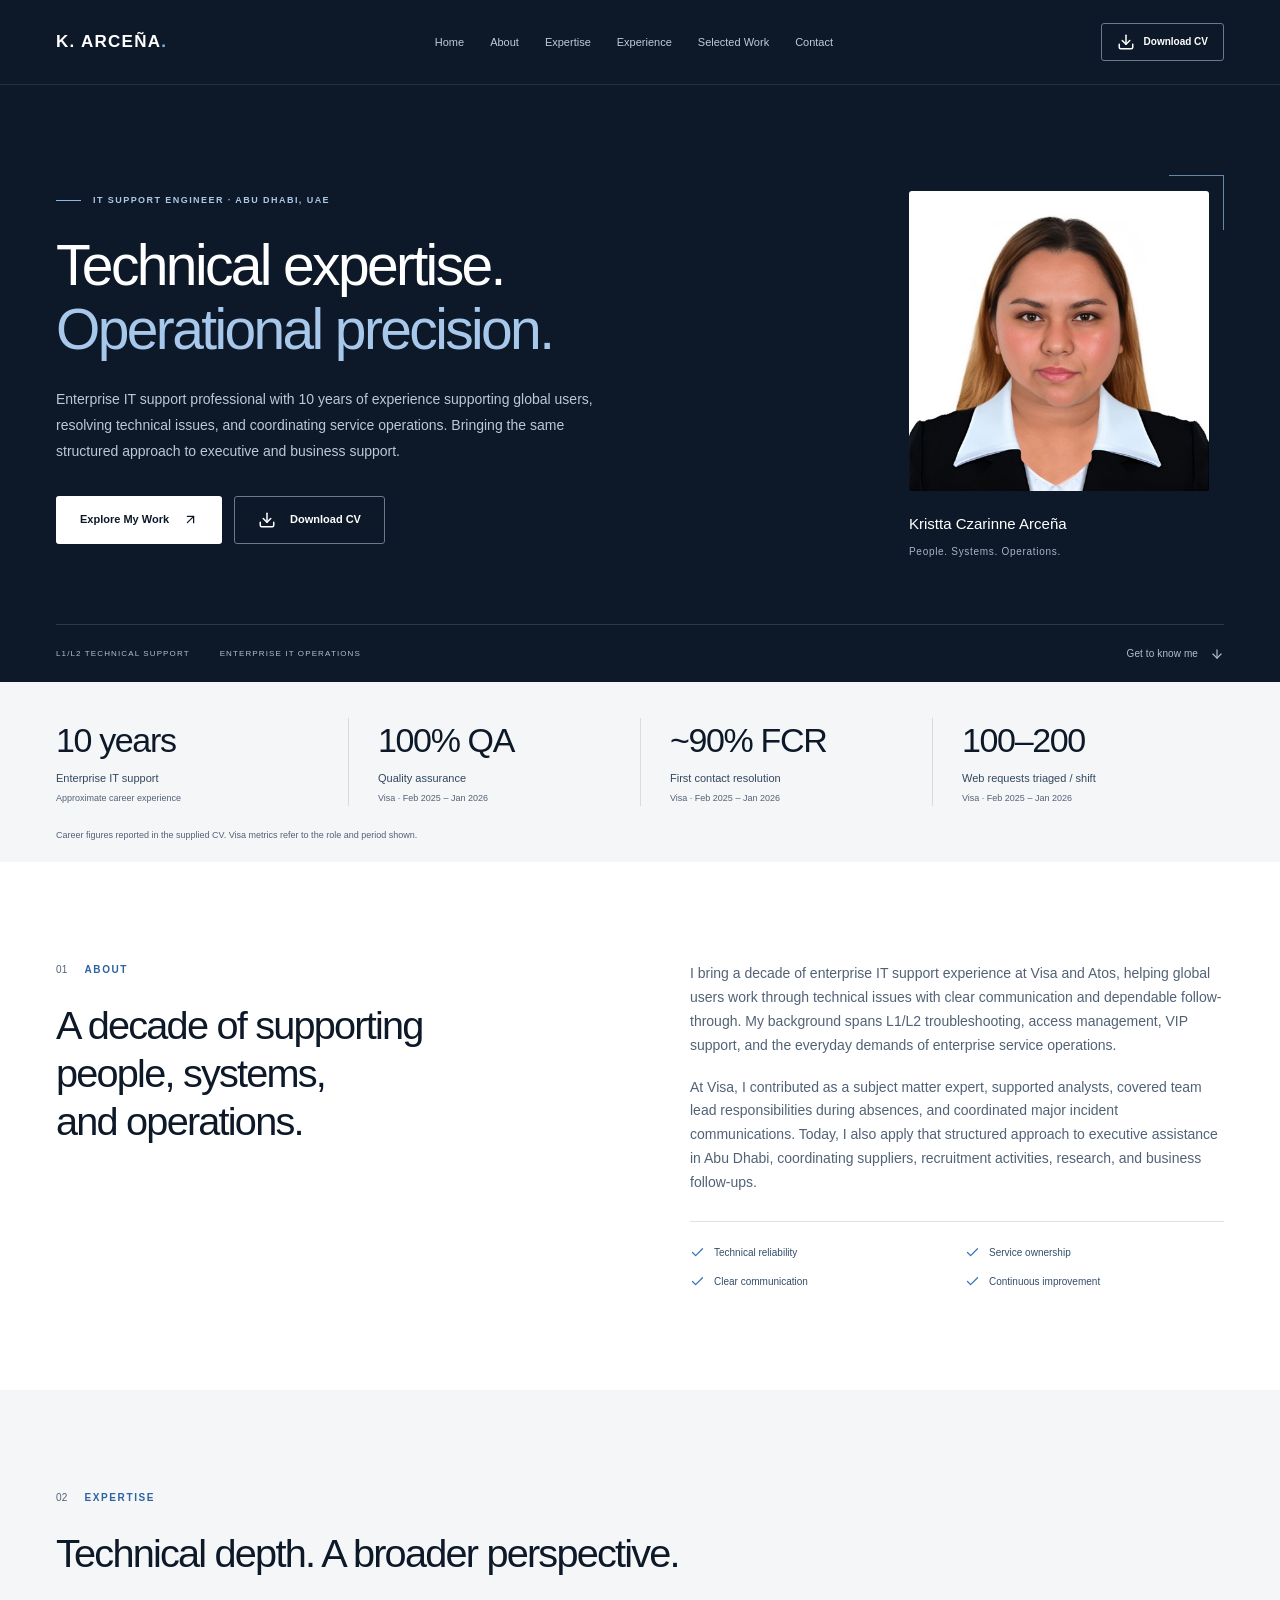
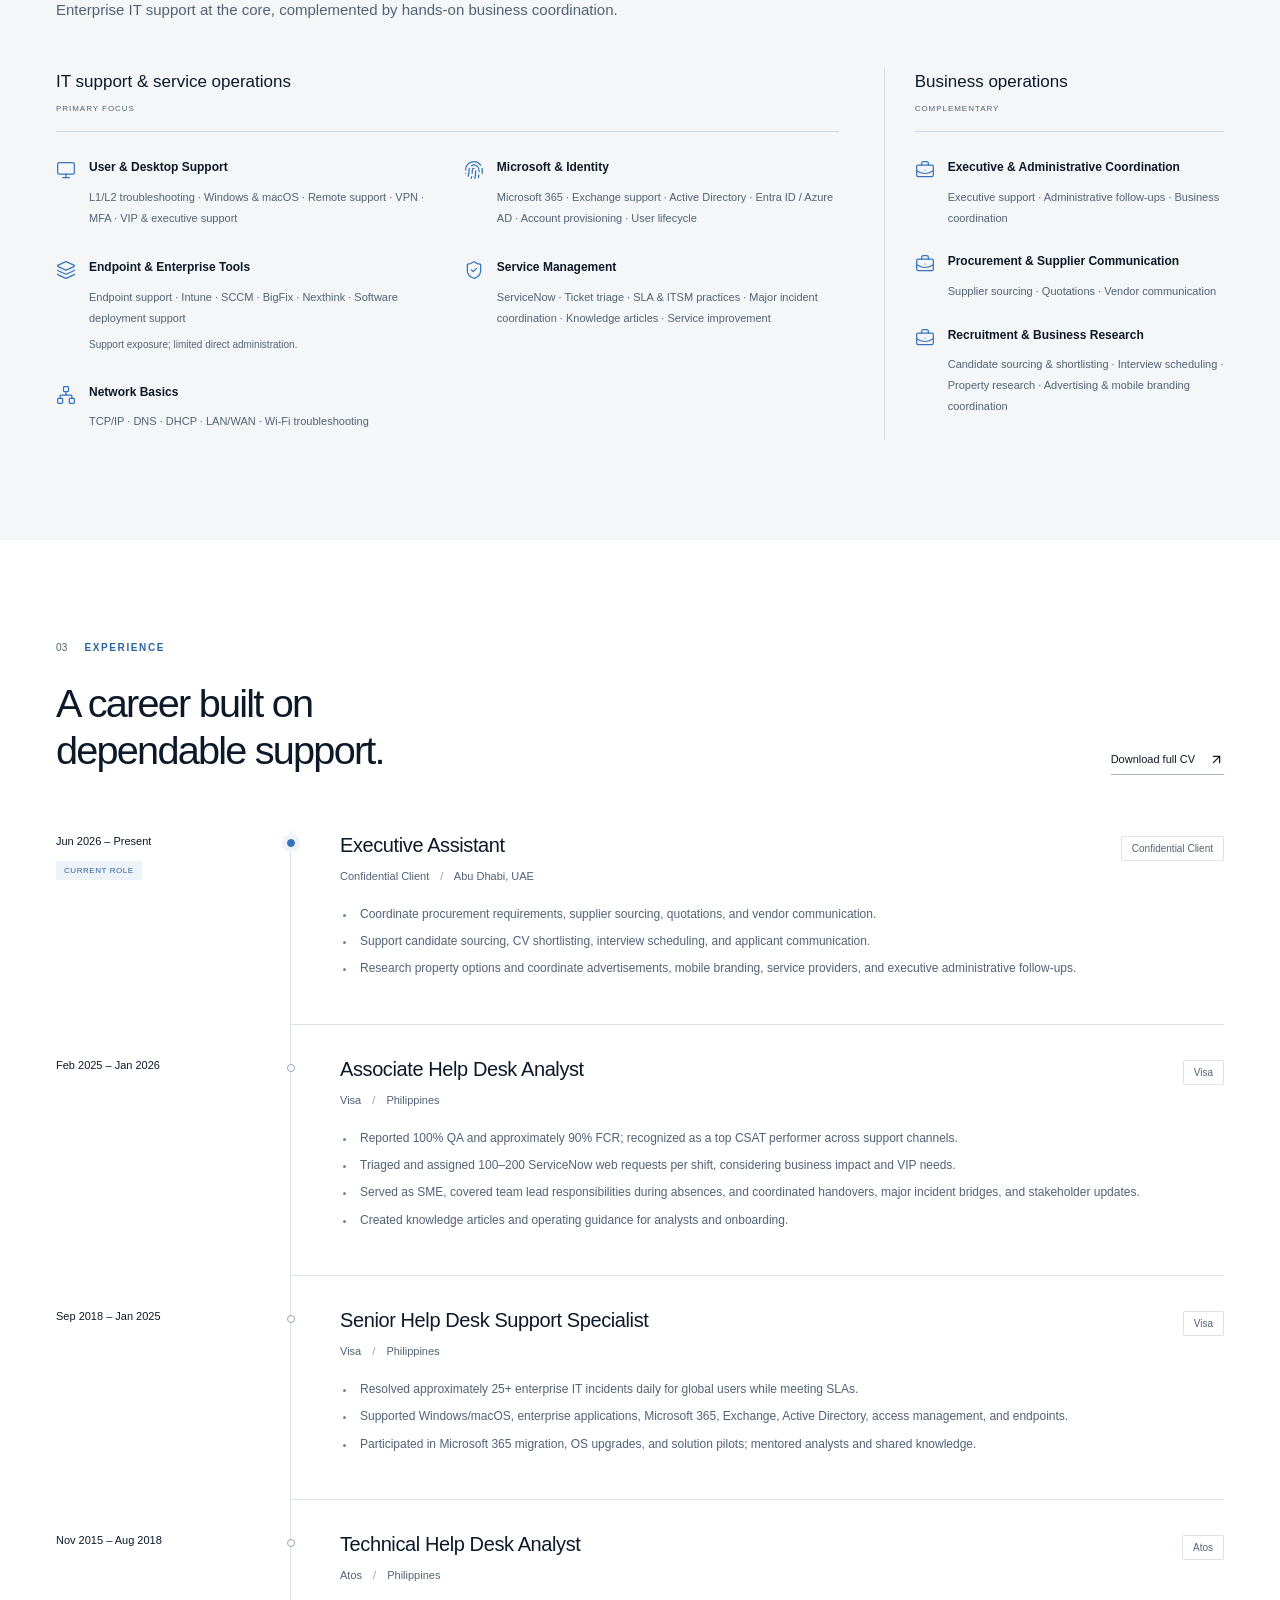
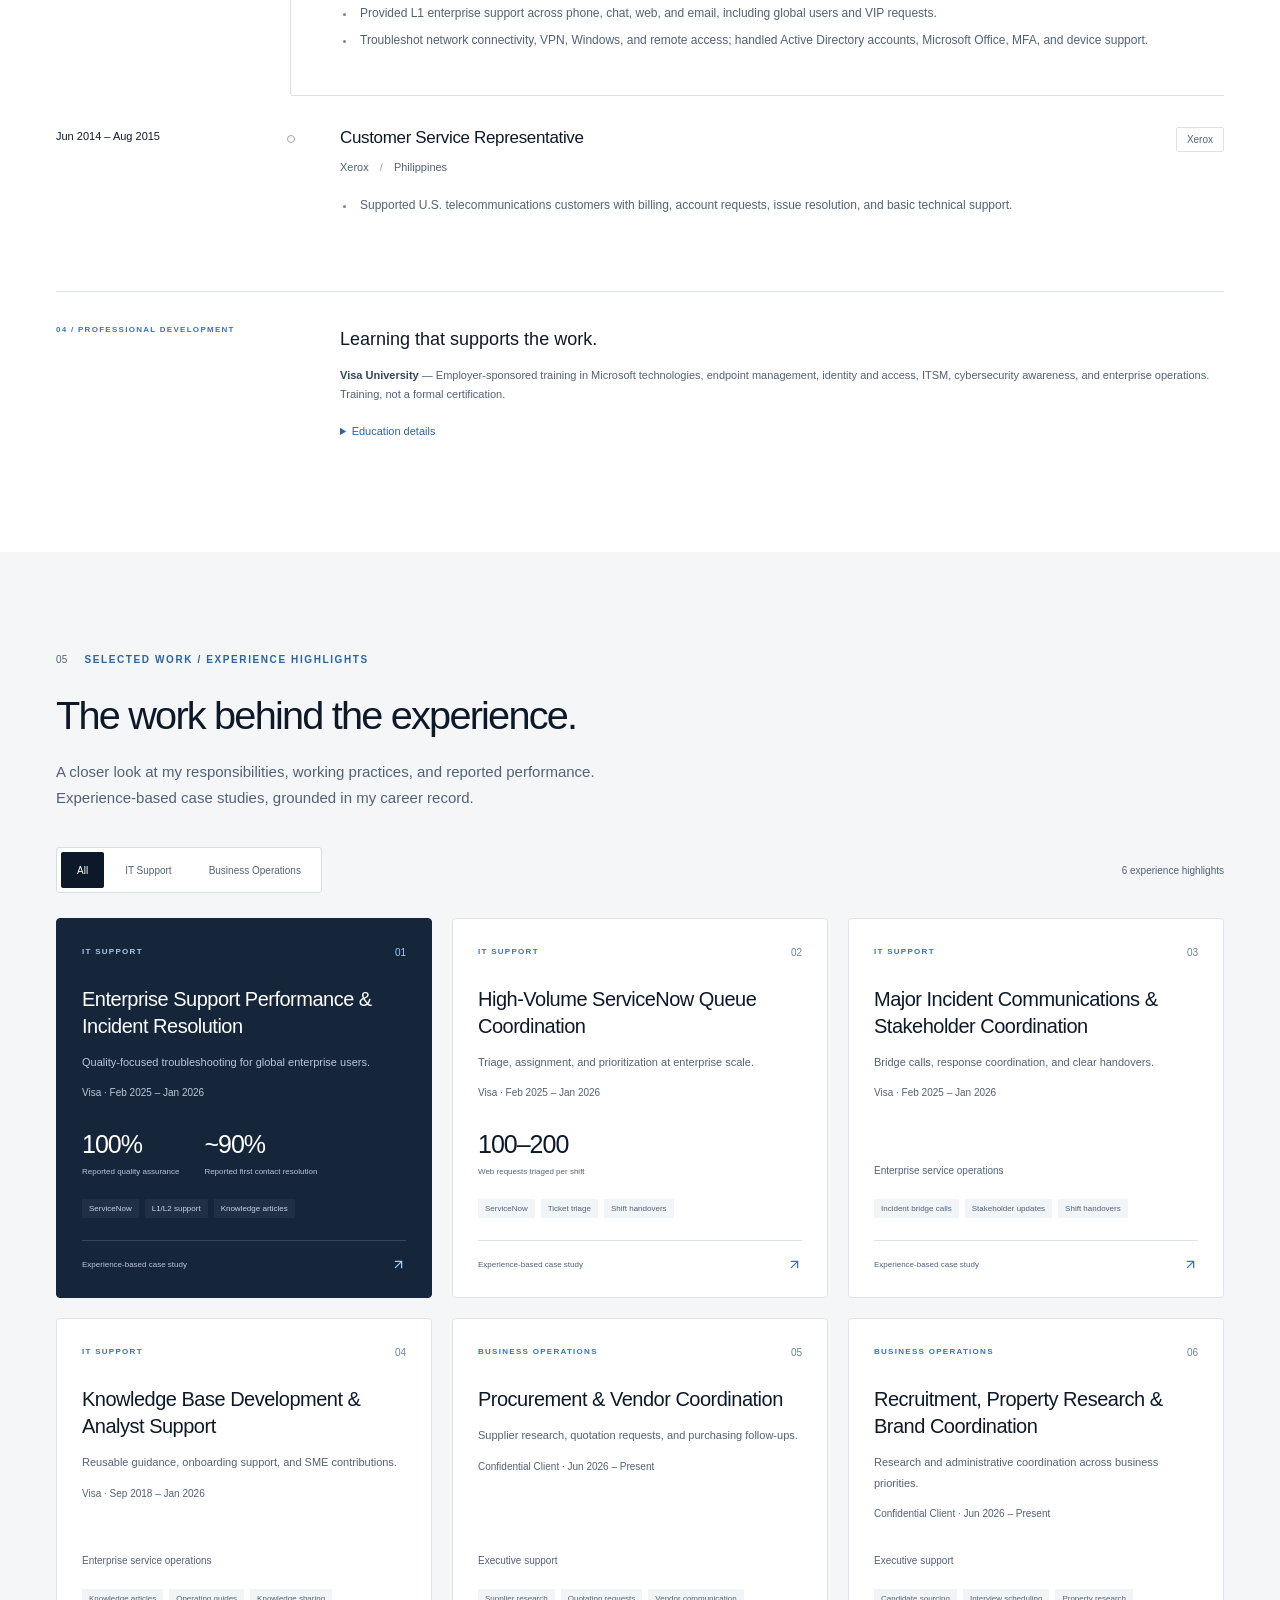
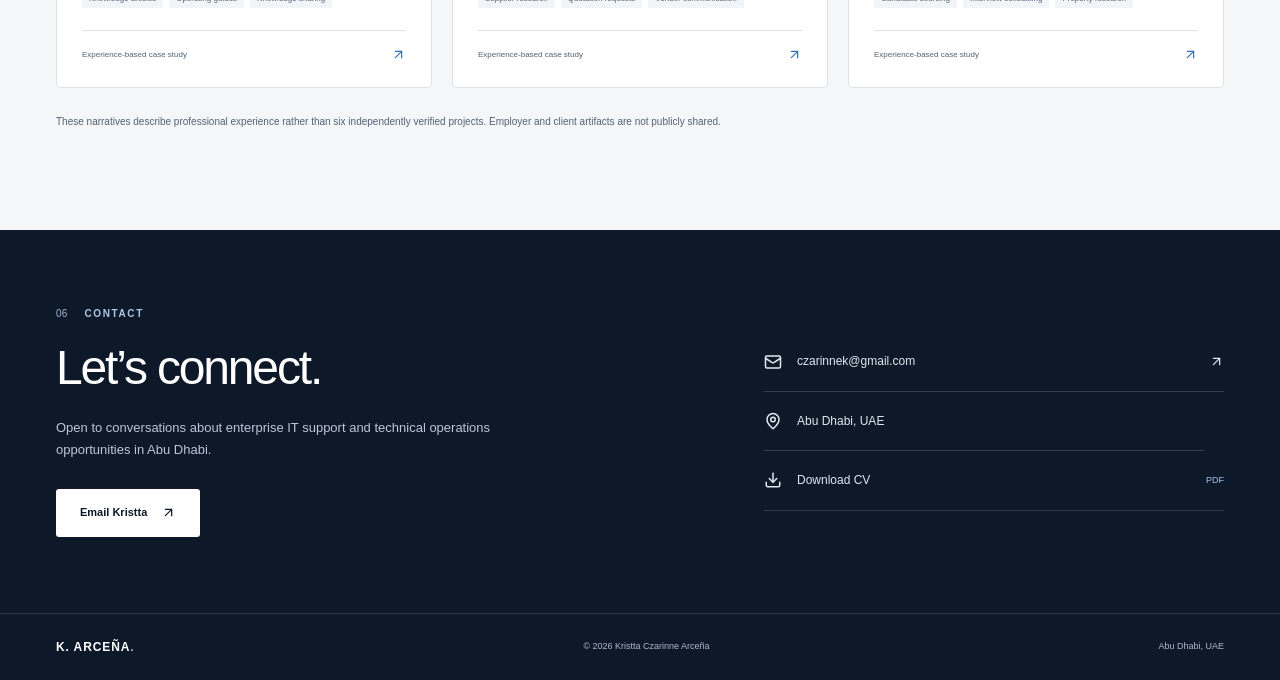
==== commit 70423a09: "v1.1.1" ====
--- a/index.html
+++ b/index.html
@@ -19,6 +19,6 @@
 <body>
 <a class="skip-link" href="#main">Skip to content</a>
 <header class="site-header"><div class="container header-inner"><a href="index.html#home" class="wordmark" aria-label="K. ARCEÑA home — Kristta Czarinne Arceña">K. ARCEÑA<span class="brand-dot">.</span></a><nav class="desktop-nav" aria-label="Primary navigation"><a href="index.html#home">Home</a><a href="index.html#about">About</a><a href="index.html#expertise">Expertise</a><a href="index.html#experience">Experience</a><a href="index.html#work">Selected Work</a><a href="index.html#contact">Contact</a></nav><a class="button button-outline header-cv" href="cv/Kristta_Arcena_CV.pdf" download><svg xmlns="http://www.w3.org/2000/svg" width="18" height="18" viewBox="0 0 24 24" fill="none" stroke="currentColor" stroke-width="2" stroke-linecap="round" stroke-linejoin="round" class="lucide lucide-download" aria-hidden="true"><path d="M21 15v4a2 2 0 0 1-2 2H5a2 2 0 0 1-2-2v-4"></path><polyline points="7 10 12 15 17 10"></polyline><line x1="12" x2="12" y1="15" y2="3"></line></svg>Download CV</a><button class="menu-toggle" aria-expanded="false" aria-controls="mobile-navigation" aria-label="Open navigation"><span data-menu-open><svg xmlns="http://www.w3.org/2000/svg" width="24" height="24" viewBox="0 0 24 24" fill="none" stroke="currentColor" stroke-width="2" stroke-linecap="round" stroke-linejoin="round" class="lucide lucide-menu" aria-hidden="true"><line x1="4" x2="20" y1="12" y2="12"></line><line x1="4" x2="20" y1="6" y2="6"></line><line x1="4" x2="20" y1="18" y2="18"></line></svg></span><span data-menu-close hidden><svg xmlns="http://www.w3.org/2000/svg" width="18" height="18" viewBox="0 0 24 24" fill="none" stroke="currentColor" stroke-width="2" stroke-linecap="round" stroke-linejoin="round" aria-hidden="true"><path d="m6 6 12 12M6 18 18 6"/></svg></span></button></div><div id="mobile-navigation" class="mobile-panel" hidden><nav aria-label="Mobile navigation"><a href="index.html#home"><span class="nav-number">01</span>Home</a><a href="index.html#about"><span class="nav-number">02</span>About</a><a href="index.html#expertise"><span class="nav-number">03</span>Expertise</a><a href="index.html#experience"><span class="nav-number">04</span>Experience</a><a href="index.html#work"><span class="nav-number">05</span>Selected Work</a><a href="index.html#contact"><span class="nav-number">06</span>Contact</a><a class="mobile-cv" href="cv/Kristta_Arcena_CV.pdf" download><svg xmlns="http://www.w3.org/2000/svg" width="18" height="18" viewBox="0 0 24 24" fill="none" stroke="currentColor" stroke-width="2" stroke-linecap="round" stroke-linejoin="round" class="lucide lucide-download" aria-hidden="true"><path d="M21 15v4a2 2 0 0 1-2 2H5a2 2 0 0 1-2-2v-4"></path><polyline points="7 10 12 15 17 10"></polyline><line x1="12" x2="12" y1="15" y2="3"></line></svg>Download CV</a></nav></div></header>
-<main id="main" tabindex="-1"><section id="home" tabindex="-1" class="hero dark"><div class="container"><div class="hero-grid"><div class="hero-copy"><p class="eyebrow"><span class="small-rule"></span>IT SUPPORT ENGINEER · ABU DHABI, UAE</p><h1>Technical expertise.<br><span>Operational precision.</span></h1><p class="hero-description">Enterprise IT support professional with 10 years of experience supporting global users, resolving technical issues, and coordinating service operations. Bringing the same structured approach to executive and business support.</p><div class="button-row"><a href="#work" class="button button-white">Explore My Work<svg xmlns="http://www.w3.org/2000/svg" width="15" height="15" viewBox="0 0 24 24" fill="none" stroke="currentColor" stroke-width="2" stroke-linecap="round" stroke-linejoin="round" class="lucide lucide-arrow-up-right" aria-hidden="true"><path d="M7 7h10v10"></path><path d="M7 17 17 7"></path></svg></a><a class="button button-outline" href="cv/Kristta_Arcena_CV.pdf" download><svg xmlns="http://www.w3.org/2000/svg" width="18" height="18" viewBox="0 0 24 24" fill="none" stroke="currentColor" stroke-width="2" stroke-linecap="round" stroke-linejoin="round" class="lucide lucide-download" aria-hidden="true"><path d="M21 15v4a2 2 0 0 1-2 2H5a2 2 0 0 1-2-2v-4"></path><polyline points="7 10 12 15 17 10"></polyline><line x1="12" x2="12" y1="15" y2="3"></line></svg>Download CV</a></div></div><div class="identity-panel"><div class="portrait-frame"><img src="assets/kristta-arcena.png" alt="Portrait of Kristta Czarinne Arceña" width="471" height="471" fetchpriority="high"></div><div class="identity-caption"><p>Kristta Czarinne Arceña</p><span>People. Systems. Operations.</span></div><span class="portrait-corner" aria-hidden="true"></span></div></div><div class="hero-baseline"><span>L1/L2 TECHNICAL SUPPORT</span><span>ENTERPRISE IT OPERATIONS</span><a href="#about">Get to know me<svg xmlns="http://www.w3.org/2000/svg" width="14" height="14" viewBox="0 0 24 24" fill="none" stroke="currentColor" stroke-width="2" stroke-linecap="round" stroke-linejoin="round" class="lucide lucide-arrow-down" aria-hidden="true"><path d="M12 5v14"></path><path d="m19 12-7 7-7-7"></path></svg></a></div></div></section><div class="metrics-wrap"><div class="container metric-strip"><div class="metric"><p class="metric-value">10 years</p><p class="metric-label">Enterprise IT support</p><p class="metric-context">Approximate career experience</p></div><div class="metric"><p class="metric-value">100% QA</p><p class="metric-label">Quality assurance</p><p class="metric-context">Visa · Feb 2025 – Jan 2026</p></div><div class="metric"><p class="metric-value">~90% FCR</p><p class="metric-label">First contact resolution</p><p class="metric-context">Visa · Feb 2025 – Jan 2026</p></div><div class="metric"><p class="metric-value">100–200</p><p class="metric-label">Web requests triaged / shift</p><p class="metric-context">Visa · Feb 2025 – Jan 2026</p></div></div><p class="metric-source container">Career figures reported in the supplied CV. Visa metrics refer to the role and period shown.</p></div><section id="about" tabindex="-1" class="section about"><div class="container about-grid"><div class="section-heading"><p class="eyebrow section-label"><span>01</span>ABOUT</p><h2>A decade of supporting people, systems, and operations.</h2></div><div class="about-copy"><p>I bring a decade of enterprise IT support experience at Visa and Atos, helping global users work through technical issues with clear communication and dependable follow-through. My background spans L1/L2 troubleshooting, access management, VIP support, and the everyday demands of enterprise service operations.</p><p>At Visa, I contributed as a subject matter expert, supported analysts, covered team lead responsibilities during absences, and coordinated major incident communications. Today, I also apply that structured approach to executive assistance in Abu Dhabi, coordinating suppliers, recruitment activities, research, and business follow-ups.</p><ul class="values"><li><svg xmlns="http://www.w3.org/2000/svg" width="15" height="15" viewBox="0 0 24 24" fill="none" stroke="currentColor" stroke-width="2" stroke-linecap="round" stroke-linejoin="round" class="lucide lucide-check" aria-hidden="true"><path d="M20 6 9 17l-5-5"></path></svg>Technical reliability</li><li><svg xmlns="http://www.w3.org/2000/svg" width="15" height="15" viewBox="0 0 24 24" fill="none" stroke="currentColor" stroke-width="2" stroke-linecap="round" stroke-linejoin="round" class="lucide lucide-check" aria-hidden="true"><path d="M20 6 9 17l-5-5"></path></svg>Service ownership</li><li><svg xmlns="http://www.w3.org/2000/svg" width="15" height="15" viewBox="0 0 24 24" fill="none" stroke="currentColor" stroke-width="2" stroke-linecap="round" stroke-linejoin="round" class="lucide lucide-check" aria-hidden="true"><path d="M20 6 9 17l-5-5"></path></svg>Clear communication</li><li><svg xmlns="http://www.w3.org/2000/svg" width="15" height="15" viewBox="0 0 24 24" fill="none" stroke="currentColor" stroke-width="2" stroke-linecap="round" stroke-linejoin="round" class="lucide lucide-check" aria-hidden="true"><path d="M20 6 9 17l-5-5"></path></svg>Continuous improvement</li></ul></div></div></section><section id="expertise" tabindex="-1" class="section expertise"><div class="container"><div class="section-heading"><p class="eyebrow section-label"><span>02</span>EXPERTISE</p><h2>Technical depth. A broader perspective.</h2><p class="section-description">Enterprise IT support at the core, complemented by hands-on business coordination.</p></div><div class="expertise-grid"><div class="it-expertise"><div class="group-heading"><h3>IT support &amp; service operations</h3><span>PRIMARY FOCUS</span></div><div class="it-skills"><div class="skill-group"><svg xmlns="http://www.w3.org/2000/svg" width="20" height="20" viewBox="0 0 24 24" fill="none" stroke="currentColor" stroke-width="1.5" stroke-linecap="round" stroke-linejoin="round" class="lucide lucide-monitor" aria-hidden="true"><rect width="20" height="14" x="2" y="3" rx="2"></rect><line x1="8" x2="16" y1="21" y2="21"></line><line x1="12" x2="12" y1="17" y2="21"></line></svg><div><h4>User &amp; Desktop Support</h4><p>L1/L2 troubleshooting · Windows &amp; macOS · Remote support · VPN · MFA · VIP &amp; executive support</p></div></div><div class="skill-group"><svg xmlns="http://www.w3.org/2000/svg" width="20" height="20" viewBox="0 0 24 24" fill="none" stroke="currentColor" stroke-width="1.5" stroke-linecap="round" stroke-linejoin="round" class="lucide lucide-fingerprint" aria-hidden="true"><path d="M12 10a2 2 0 0 0-2 2c0 1.02-.1 2.51-.26 4"></path><path d="M14 13.12c0 2.38 0 6.38-1 8.88"></path><path d="M17.29 21.02c.12-.6.43-2.3.5-3.02"></path><path d="M2 12a10 10 0 0 1 18-6"></path><path d="M2 16h.01"></path><path d="M21.8 16c.2-2 .131-5.354 0-6"></path><path d="M5 19.5C5.5 18 6 15 6 12a6 6 0 0 1 .34-2"></path><path d="M8.65 22c.21-.66.45-1.32.57-2"></path><path d="M9 6.8a6 6 0 0 1 9 5.2v2"></path></svg><div><h4>Microsoft &amp; Identity</h4><p>Microsoft 365 · Exchange support · Active Directory · Entra ID / Azure AD · Account provisioning · User lifecycle</p></div></div><div class="skill-group"><svg xmlns="http://www.w3.org/2000/svg" width="20" height="20" viewBox="0 0 24 24" fill="none" stroke="currentColor" stroke-width="1.5" stroke-linecap="round" stroke-linejoin="round" class="lucide lucide-layers" aria-hidden="true"><path d="M12.83 2.18a2 2 0 0 0-1.66 0L2.6 6.08a1 1 0 0 0 0 1.83l8.58 3.91a2 2 0 0 0 1.66 0l8.58-3.9a1 1 0 0 0 0-1.83z"></path><path d="M2 12a1 1 0 0 0 .58.91l8.6 3.91a2 2 0 0 0 1.65 0l8.58-3.9A1 1 0 0 0 22 12"></path><path d="M2 17a1 1 0 0 0 .58.91l8.6 3.91a2 2 0 0 0 1.65 0l8.58-3.9A1 1 0 0 0 22 17"></path></svg><div><h4>Endpoint &amp; Enterprise Tools</h4><p>Endpoint support · Intune · SCCM · BigFix · Nexthink · Software deployment support</p><small>Support exposure; limited direct administration.</small></div></div><div class="skill-group"><svg xmlns="http://www.w3.org/2000/svg" width="20" height="20" viewBox="0 0 24 24" fill="none" stroke="currentColor" stroke-width="1.5" stroke-linecap="round" stroke-linejoin="round" class="lucide lucide-shield-check" aria-hidden="true"><path d="M20 13c0 5-3.5 7.5-7.66 8.95a1 1 0 0 1-.67-.01C7.5 20.5 4 18 4 13V6a1 1 0 0 1 1-1c2 0 4.5-1.2 6.24-2.72a1.17 1.17 0 0 1 1.52 0C14.51 3.81 17 5 19 5a1 1 0 0 1 1 1z"></path><path d="m9 12 2 2 4-4"></path></svg><div><h4>Service Management</h4><p>ServiceNow · Ticket triage · SLA &amp; ITSM practices · Major incident coordination · Knowledge articles · Service improvement</p></div></div><div class="skill-group"><svg xmlns="http://www.w3.org/2000/svg" width="20" height="20" viewBox="0 0 24 24" fill="none" stroke="currentColor" stroke-width="1.5" stroke-linecap="round" stroke-linejoin="round" class="lucide lucide-network" aria-hidden="true"><rect x="16" y="16" width="6" height="6" rx="1"></rect><rect x="2" y="16" width="6" height="6" rx="1"></rect><rect x="9" y="2" width="6" height="6" rx="1"></rect><path d="M5 16v-3a1 1 0 0 1 1-1h12a1 1 0 0 1 1 1v3"></path><path d="M12 12V8"></path></svg><div><h4>Network Basics</h4><p>TCP/IP · DNS · DHCP · LAN/WAN · Wi-Fi troubleshooting</p></div></div></div></div><div class="business-expertise"><div class="group-heading"><h3>Business operations</h3><span>COMPLEMENTARY</span></div><div class="skill-group"><svg xmlns="http://www.w3.org/2000/svg" width="20" height="20" viewBox="0 0 24 24" fill="none" stroke="currentColor" stroke-width="1.5" stroke-linecap="round" stroke-linejoin="round" class="lucide lucide-briefcase-business" aria-hidden="true"><path d="M12 12h.01"></path><path d="M16 6V4a2 2 0 0 0-2-2h-4a2 2 0 0 0-2 2v2"></path><path d="M22 13a18.15 18.15 0 0 1-20 0"></path><rect width="20" height="14" x="2" y="6" rx="2"></rect></svg><div><h4>Executive &amp; Administrative Coordination</h4><p>Executive support · Administrative follow-ups · Business coordination</p></div></div><div class="skill-group"><svg xmlns="http://www.w3.org/2000/svg" width="20" height="20" viewBox="0 0 24 24" fill="none" stroke="currentColor" stroke-width="1.5" stroke-linecap="round" stroke-linejoin="round" class="lucide lucide-briefcase-business" aria-hidden="true"><path d="M12 12h.01"></path><path d="M16 6V4a2 2 0 0 0-2-2h-4a2 2 0 0 0-2 2v2"></path><path d="M22 13a18.15 18.15 0 0 1-20 0"></path><rect width="20" height="14" x="2" y="6" rx="2"></rect></svg><div><h4>Procurement &amp; Supplier Communication</h4><p>Supplier sourcing · Quotations · Vendor communication</p></div></div><div class="skill-group"><svg xmlns="http://www.w3.org/2000/svg" width="20" height="20" viewBox="0 0 24 24" fill="none" stroke="currentColor" stroke-width="1.5" stroke-linecap="round" stroke-linejoin="round" class="lucide lucide-briefcase-business" aria-hidden="true"><path d="M12 12h.01"></path><path d="M16 6V4a2 2 0 0 0-2-2h-4a2 2 0 0 0-2 2v2"></path><path d="M22 13a18.15 18.15 0 0 1-20 0"></path><rect width="20" height="14" x="2" y="6" rx="2"></rect></svg><div><h4>Recruitment &amp; Business Research</h4><p>Candidate sourcing &amp; shortlisting · Interview scheduling · Property research · Advertising &amp; mobile branding coordination</p></div></div></div></div></div></section><section id="experience" tabindex="-1" class="section experience"><div class="container"><div class="section-heading-row"><div class="section-heading"><p class="eyebrow section-label"><span>03</span>EXPERIENCE</p><h2>A career built on dependable support.</h2></div><a class="text-link" href="cv/Kristta_Arcena_CV.pdf" download>Download full CV<svg xmlns="http://www.w3.org/2000/svg" width="15" height="15" viewBox="0 0 24 24" fill="none" stroke="currentColor" stroke-width="2" stroke-linecap="round" stroke-linejoin="round" class="lucide lucide-arrow-up-right" aria-hidden="true"><path d="M7 7h10v10"></path><path d="M7 17 17 7"></path></svg></a></div><div class="timeline"><article class="experience-item "><div class="experience-date"><span class="timeline-dot"></span><p>Jun 2026 – Present</p><span class="current-label">CURRENT ROLE</span></div><div class="experience-body"><div class="role-line"><h3>Executive Assistant</h3><span class="employer-label">Confidential Client</span></div><p class="role-context">Confidential Client <span aria-hidden="true">/</span> Abu Dhabi, UAE</p><ul><li>Coordinate procurement requirements, supplier sourcing, quotations, and vendor communication.</li><li>Support candidate sourcing, CV shortlisting, interview scheduling, and applicant communication.</li><li>Research property options and coordinate advertisements, mobile branding, service providers, and executive administrative follow-ups.</li></ul></div></article><article class="experience-item "><div class="experience-date"><span class="timeline-dot"></span><p>Feb 2025 – Jan 2026</p></div><div class="experience-body"><div class="role-line"><h3>Associate Help Desk Analyst</h3><span class="employer-label">Visa</span></div><p class="role-context">Visa <span aria-hidden="true">/</span> Philippines</p><ul><li>Reported 100% QA and approximately 90% FCR; recognized as a top CSAT performer across support channels.</li><li>Triaged and assigned 100–200 ServiceNow web requests per shift, considering business impact and VIP needs.</li><li>Served as SME, covered team lead responsibilities during absences, and coordinated handovers, major incident bridges, and stakeholder updates.</li><li>Created knowledge articles and operating guidance for analysts and onboarding.</li></ul></div></article><article class="experience-item "><div class="experience-date"><span class="timeline-dot"></span><p>Sep 2018 – Jan 2025</p></div><div class="experience-body"><div class="role-line"><h3>Senior Help Desk Support Specialist</h3><span class="employer-label">Visa</span></div><p class="role-context">Visa <span aria-hidden="true">/</span> Philippines</p><ul><li>Resolved approximately 20–25 enterprise IT incidents daily for global users while meeting SLAs.</li><li>Supported Windows/macOS, enterprise applications, Microsoft 365, Exchange, Active Directory, access management, and endpoints.</li><li>Participated in Microsoft 365 migration, OS upgrades, and solution pilots; mentored analysts and shared knowledge.</li></ul></div></article><article class="experience-item "><div class="experience-date"><span class="timeline-dot"></span><p>Nov 2015 – Aug 2018</p></div><div class="experience-body"><div class="role-line"><h3>Technical Help Desk Analyst</h3><span class="employer-label">Atos</span></div><p class="role-context">Atos <span aria-hidden="true">/</span> Philippines</p><ul><li>Provided L1 enterprise support across phone, chat, web, and email, including global users and VIP requests.</li><li>Troubleshot network connectivity, VPN, Windows, and remote access; handled Active Directory accounts, Microsoft Office, MFA, and device support.</li></ul></div></article><article class="experience-item compact"><div class="experience-date"><span class="timeline-dot"></span><p>Jun 2014 – Aug 2015</p></div><div class="experience-body"><div class="role-line"><h3>Customer Service Representative</h3><span class="employer-label">Xerox</span></div><p class="role-context">Xerox <span aria-hidden="true">/</span> Philippines</p><ul><li>Supported U.S. telecommunications customers with billing, account requests, issue resolution, and basic technical support.</li></ul></div></article></div><div class="development"><p class="eyebrow">04 / PROFESSIONAL DEVELOPMENT</p><div><h3>Learning that supports the work.</h3><p><strong>Visa University</strong> — Employer-sponsored training in Microsoft technologies, endpoint management, identity and access, ITSM, cybersecurity awareness, and enterprise operations. Training, not a formal certification.</p><details><summary>Education details</summary><p><strong>Kaplan Higher Education Institute, Singapore</strong><br>Diploma in Hospitality and Tourism Management — incomplete, 2012.</p><p><strong>Springfield Secondary School, Singapore</strong><br>GCE O-Level International Examination, 2010.</p></details></div></div></div></section><section id="work" tabindex="-1" class="section selected-work"><div class="container"><div class="section-heading"><p class="eyebrow section-label"><span>05</span>SELECTED WORK / EXPERIENCE HIGHLIGHTS</p><h2>The work behind the experience.</h2><p class="section-description">A closer look at my responsibilities, working practices, and reported performance. Experience-based case studies, grounded in my career record.</p></div><div class="work-toolbar"><div class="filters" role="group" aria-label="Filter selected work"><button type="button" aria-pressed="true" data-filter="All">All</button><button type="button" aria-pressed="false" data-filter="IT Support">IT Support</button><button type="button" aria-pressed="false" data-filter="Business Operations">Business Operations</button></div><p role="status" aria-live="polite" data-work-count>6 experience highlights</p></div><div class="work-grid"><article class="work-card featured" data-category="IT Support"><div class="work-card-top"><span class="eyebrow">IT Support</span><span class="work-number">01</span></div><h3><a href="work/enterprise-support-performance/">Enterprise Support Performance &amp; Incident Resolution<span class="card-click-target"></span></a></h3><p>Quality-focused troubleshooting for global enterprise users.</p><p class="work-card-context">Visa · Feb 2025 – Jan 2026</p><div class="work-proof"><span><strong>100%</strong>Reported quality assurance</span><span><strong>~90%</strong>Reported first contact resolution</span></div><div class="work-tags"><span>ServiceNow</span><span>L1/L2 support</span><span>Knowledge articles</span></div><div class="work-card-bottom"><span>Experience-based case study</span><svg xmlns="http://www.w3.org/2000/svg" width="15" height="15" viewBox="0 0 24 24" fill="none" stroke="currentColor" stroke-width="2" stroke-linecap="round" stroke-linejoin="round" class="lucide lucide-arrow-up-right" aria-hidden="true"><path d="M7 7h10v10"></path><path d="M7 17 17 7"></path></svg></div></article><article class="work-card " data-category="IT Support"><div class="work-card-top"><span class="eyebrow">IT Support</span><span class="work-number">02</span></div><h3><a href="work/servicenow-queue-coordination/">High-Volume ServiceNow Queue Coordination<span class="card-click-target"></span></a></h3><p>Triage, assignment, and prioritization at enterprise scale.</p><p class="work-card-context">Visa · Feb 2025 – Jan 2026</p><div class="work-proof"><span><strong>100–200</strong>Web requests triaged per shift</span></div><div class="work-tags"><span>ServiceNow</span><span>Ticket triage</span><span>Shift handovers</span></div><div class="work-card-bottom"><span>Experience-based case study</span><svg xmlns="http://www.w3.org/2000/svg" width="15" height="15" viewBox="0 0 24 24" fill="none" stroke="currentColor" stroke-width="2" stroke-linecap="round" stroke-linejoin="round" class="lucide lucide-arrow-up-right" aria-hidden="true"><path d="M7 7h10v10"></path><path d="M7 17 17 7"></path></svg></div></article><article class="work-card " data-category="IT Support"><div class="work-card-top"><span class="eyebrow">IT Support</span><span class="work-number">03</span></div><h3><a href="work/major-incident-communications/">Major Incident Communications &amp; Stakeholder Coordination<span class="card-click-target"></span></a></h3><p>Bridge calls, response coordination, and clear handovers.</p><p class="work-card-context">Visa · Feb 2025 – Jan 2026</p><div class="work-proof"><span class="qualitative-label">Enterprise service operations</span></div><div class="work-tags"><span>Incident bridge calls</span><span>Stakeholder updates</span><span>Shift handovers</span></div><div class="work-card-bottom"><span>Experience-based case study</span><svg xmlns="http://www.w3.org/2000/svg" width="15" height="15" viewBox="0 0 24 24" fill="none" stroke="currentColor" stroke-width="2" stroke-linecap="round" stroke-linejoin="round" class="lucide lucide-arrow-up-right" aria-hidden="true"><path d="M7 7h10v10"></path><path d="M7 17 17 7"></path></svg></div></article><article class="work-card " data-category="IT Support"><div class="work-card-top"><span class="eyebrow">IT Support</span><span class="work-number">04</span></div><h3><a href="work/knowledge-and-analyst-support/">Knowledge Base Development &amp; Analyst Support<span class="card-click-target"></span></a></h3><p>Reusable guidance, onboarding support, and SME contributions.</p><p class="work-card-context">Visa · Sep 2018 – Jan 2026</p><div class="work-proof"><span class="qualitative-label">Enterprise service operations</span></div><div class="work-tags"><span>Knowledge articles</span><span>Operating guides</span><span>Knowledge sharing</span></div><div class="work-card-bottom"><span>Experience-based case study</span><svg xmlns="http://www.w3.org/2000/svg" width="15" height="15" viewBox="0 0 24 24" fill="none" stroke="currentColor" stroke-width="2" stroke-linecap="round" stroke-linejoin="round" class="lucide lucide-arrow-up-right" aria-hidden="true"><path d="M7 7h10v10"></path><path d="M7 17 17 7"></path></svg></div></article><article class="work-card " data-category="Business Operations"><div class="work-card-top"><span class="eyebrow">Business Operations</span><span class="work-number">05</span></div><h3><a href="work/procurement-vendor-coordination/">Procurement &amp; Vendor Coordination<span class="card-click-target"></span></a></h3><p>Supplier research, quotation requests, and purchasing follow-ups.</p><p class="work-card-context">Confidential Client · Jun 2026 – Present</p><div class="work-proof"><span class="qualitative-label">Executive support</span></div><div class="work-tags"><span>Supplier research</span><span>Quotation requests</span><span>Vendor communication</span></div><div class="work-card-bottom"><span>Experience-based case study</span><svg xmlns="http://www.w3.org/2000/svg" width="15" height="15" viewBox="0 0 24 24" fill="none" stroke="currentColor" stroke-width="2" stroke-linecap="round" stroke-linejoin="round" class="lucide lucide-arrow-up-right" aria-hidden="true"><path d="M7 7h10v10"></path><path d="M7 17 17 7"></path></svg></div></article><article class="work-card " data-category="Business Operations"><div class="work-card-top"><span class="eyebrow">Business Operations</span><span class="work-number">06</span></div><h3><a href="work/recruitment-research-brand-coordination/">Recruitment, Property Research &amp; Brand Coordination<span class="card-click-target"></span></a></h3><p>Research and administrative coordination across business priorities.</p><p class="work-card-context">Confidential Client · Jun 2026 – Present</p><div class="work-proof"><span class="qualitative-label">Executive support</span></div><div class="work-tags"><span>Candidate sourcing</span><span>Interview scheduling</span><span>Property research</span></div><div class="work-card-bottom"><span>Experience-based case study</span><svg xmlns="http://www.w3.org/2000/svg" width="15" height="15" viewBox="0 0 24 24" fill="none" stroke="currentColor" stroke-width="2" stroke-linecap="round" stroke-linejoin="round" class="lucide lucide-arrow-up-right" aria-hidden="true"><path d="M7 7h10v10"></path><path d="M7 17 17 7"></path></svg></div></article></div><p class="work-disclosure">These narratives describe professional experience rather than six independently verified projects. Employer and client artifacts are not publicly shared.</p></div></section><section id="contact" tabindex="-1" class="contact dark"><div class="container contact-grid"><div><p class="eyebrow section-label"><span>06</span>CONTACT</p><h2>Let’s connect.</h2><p>Open to conversations about enterprise IT support and technical operations opportunities in Abu Dhabi.</p><a class="button button-white" href="mailto:czarinnek@gmail.com">Email Kristta<svg xmlns="http://www.w3.org/2000/svg" width="15" height="15" viewBox="0 0 24 24" fill="none" stroke="currentColor" stroke-width="2" stroke-linecap="round" stroke-linejoin="round" class="lucide lucide-arrow-up-right" aria-hidden="true"><path d="M7 7h10v10"></path><path d="M7 17 17 7"></path></svg></a></div><div class="contact-details"><a href="mailto:czarinnek@gmail.com"><svg xmlns="http://www.w3.org/2000/svg" width="18" height="18" viewBox="0 0 24 24" fill="none" stroke="currentColor" stroke-width="2" stroke-linecap="round" stroke-linejoin="round" class="lucide lucide-mail" aria-hidden="true"><rect width="20" height="16" x="2" y="4" rx="2"></rect><path d="m22 7-8.97 5.7a1.94 1.94 0 0 1-2.06 0L2 7"></path></svg>czarinnek@gmail.com<svg xmlns="http://www.w3.org/2000/svg" width="15" height="15" viewBox="0 0 24 24" fill="none" stroke="currentColor" stroke-width="2" stroke-linecap="round" stroke-linejoin="round" class="lucide lucide-arrow-up-right" aria-hidden="true"><path d="M7 7h10v10"></path><path d="M7 17 17 7"></path></svg></a><p><svg xmlns="http://www.w3.org/2000/svg" width="18" height="18" viewBox="0 0 24 24" fill="none" stroke="currentColor" stroke-width="2" stroke-linecap="round" stroke-linejoin="round" class="lucide lucide-map-pin" aria-hidden="true"><path d="M20 10c0 4.993-5.539 10.193-7.399 11.799a1 1 0 0 1-1.202 0C9.539 20.193 4 14.993 4 10a8 8 0 0 1 16 0"></path><circle cx="12" cy="10" r="3"></circle></svg>Abu Dhabi, UAE</p><a href="cv/Kristta_Arcena_CV.pdf" download><svg xmlns="http://www.w3.org/2000/svg" width="18" height="18" viewBox="0 0 24 24" fill="none" stroke="currentColor" stroke-width="2" stroke-linecap="round" stroke-linejoin="round" class="lucide lucide-download" aria-hidden="true"><path d="M21 15v4a2 2 0 0 1-2 2H5a2 2 0 0 1-2-2v-4"></path><polyline points="7 10 12 15 17 10"></polyline><line x1="12" x2="12" y1="15" y2="3"></line></svg>Download CV<span class="file-label">PDF</span></a></div></div></section></main>
+<main id="main" tabindex="-1"><section id="home" tabindex="-1" class="hero dark"><div class="container"><div class="hero-grid"><div class="hero-copy"><p class="eyebrow"><span class="small-rule"></span>IT SUPPORT ENGINEER · ABU DHABI, UAE</p><h1>Technical expertise.<br><span>Operational precision.</span></h1><p class="hero-description">Enterprise IT support professional with 10 years of experience supporting global users, resolving technical issues, and coordinating service operations. Bringing the same structured approach to executive and business support.</p><div class="button-row"><a href="#work" class="button button-white">Explore My Work<svg xmlns="http://www.w3.org/2000/svg" width="15" height="15" viewBox="0 0 24 24" fill="none" stroke="currentColor" stroke-width="2" stroke-linecap="round" stroke-linejoin="round" class="lucide lucide-arrow-up-right" aria-hidden="true"><path d="M7 7h10v10"></path><path d="M7 17 17 7"></path></svg></a><a class="button button-outline" href="cv/Kristta_Arcena_CV.pdf" download><svg xmlns="http://www.w3.org/2000/svg" width="18" height="18" viewBox="0 0 24 24" fill="none" stroke="currentColor" stroke-width="2" stroke-linecap="round" stroke-linejoin="round" class="lucide lucide-download" aria-hidden="true"><path d="M21 15v4a2 2 0 0 1-2 2H5a2 2 0 0 1-2-2v-4"></path><polyline points="7 10 12 15 17 10"></polyline><line x1="12" x2="12" y1="15" y2="3"></line></svg>Download CV</a></div></div><div class="identity-panel"><div class="portrait-frame"><img src="assets/kristta-arcena.png" alt="Portrait of Kristta Czarinne Arceña" width="471" height="471" fetchpriority="high"></div><div class="identity-caption"><p>Kristta Czarinne Arceña</p><span>People. Systems. Operations.</span></div><span class="portrait-corner" aria-hidden="true"></span></div></div><div class="hero-baseline"><span>L1/L2 TECHNICAL SUPPORT</span><span>ENTERPRISE IT OPERATIONS</span><a href="#about">Get to know me<svg xmlns="http://www.w3.org/2000/svg" width="14" height="14" viewBox="0 0 24 24" fill="none" stroke="currentColor" stroke-width="2" stroke-linecap="round" stroke-linejoin="round" class="lucide lucide-arrow-down" aria-hidden="true"><path d="M12 5v14"></path><path d="m19 12-7 7-7-7"></path></svg></a></div></div></section><div class="metrics-wrap"><div class="container metric-strip"><div class="metric"><p class="metric-value">10 years</p><p class="metric-label">Enterprise IT support</p><p class="metric-context">Approximate career experience</p></div><div class="metric"><p class="metric-value">100% QA</p><p class="metric-label">Quality assurance</p><p class="metric-context">Visa · Feb 2025 – Jan 2026</p></div><div class="metric"><p class="metric-value">~90% FCR</p><p class="metric-label">First contact resolution</p><p class="metric-context">Visa · Feb 2025 – Jan 2026</p></div><div class="metric"><p class="metric-value">100–200</p><p class="metric-label">Web requests triaged / shift</p><p class="metric-context">Visa · Feb 2025 – Jan 2026</p></div></div><p class="metric-source container">Career figures reported in the supplied CV. Visa metrics refer to the role and period shown.</p></div><section id="about" tabindex="-1" class="section about"><div class="container about-grid"><div class="section-heading"><p class="eyebrow section-label"><span>01</span>ABOUT</p><h2>A decade of supporting people, systems, and operations.</h2></div><div class="about-copy"><p>I bring a decade of enterprise IT support experience at Visa and Atos, helping global users work through technical issues with clear communication and dependable follow-through. My background spans L1/L2 troubleshooting, access management, VIP support, and the everyday demands of enterprise service operations.</p><p>At Visa, I contributed as a subject matter expert, supported analysts, covered team lead responsibilities during absences, and coordinated major incident communications. Today, I also apply that structured approach to executive assistance in Abu Dhabi, coordinating suppliers, recruitment activities, research, and business follow-ups.</p><ul class="values"><li><svg xmlns="http://www.w3.org/2000/svg" width="15" height="15" viewBox="0 0 24 24" fill="none" stroke="currentColor" stroke-width="2" stroke-linecap="round" stroke-linejoin="round" class="lucide lucide-check" aria-hidden="true"><path d="M20 6 9 17l-5-5"></path></svg>Technical reliability</li><li><svg xmlns="http://www.w3.org/2000/svg" width="15" height="15" viewBox="0 0 24 24" fill="none" stroke="currentColor" stroke-width="2" stroke-linecap="round" stroke-linejoin="round" class="lucide lucide-check" aria-hidden="true"><path d="M20 6 9 17l-5-5"></path></svg>Service ownership</li><li><svg xmlns="http://www.w3.org/2000/svg" width="15" height="15" viewBox="0 0 24 24" fill="none" stroke="currentColor" stroke-width="2" stroke-linecap="round" stroke-linejoin="round" class="lucide lucide-check" aria-hidden="true"><path d="M20 6 9 17l-5-5"></path></svg>Clear communication</li><li><svg xmlns="http://www.w3.org/2000/svg" width="15" height="15" viewBox="0 0 24 24" fill="none" stroke="currentColor" stroke-width="2" stroke-linecap="round" stroke-linejoin="round" class="lucide lucide-check" aria-hidden="true"><path d="M20 6 9 17l-5-5"></path></svg>Continuous improvement</li></ul></div></div></section><section id="expertise" tabindex="-1" class="section expertise"><div class="container"><div class="section-heading"><p class="eyebrow section-label"><span>02</span>EXPERTISE</p><h2>Technical depth. A broader perspective.</h2><p class="section-description">Enterprise IT support at the core, complemented by hands-on business coordination.</p></div><div class="expertise-grid"><div class="it-expertise"><div class="group-heading"><h3>IT support &amp; service operations</h3><span>PRIMARY FOCUS</span></div><div class="it-skills"><div class="skill-group"><svg xmlns="http://www.w3.org/2000/svg" width="20" height="20" viewBox="0 0 24 24" fill="none" stroke="currentColor" stroke-width="1.5" stroke-linecap="round" stroke-linejoin="round" class="lucide lucide-monitor" aria-hidden="true"><rect width="20" height="14" x="2" y="3" rx="2"></rect><line x1="8" x2="16" y1="21" y2="21"></line><line x1="12" x2="12" y1="17" y2="21"></line></svg><div><h4>User &amp; Desktop Support</h4><p>L1/L2 troubleshooting · Windows &amp; macOS · Remote support · VPN · MFA · VIP &amp; executive support</p></div></div><div class="skill-group"><svg xmlns="http://www.w3.org/2000/svg" width="20" height="20" viewBox="0 0 24 24" fill="none" stroke="currentColor" stroke-width="1.5" stroke-linecap="round" stroke-linejoin="round" class="lucide lucide-fingerprint" aria-hidden="true"><path d="M12 10a2 2 0 0 0-2 2c0 1.02-.1 2.51-.26 4"></path><path d="M14 13.12c0 2.38 0 6.38-1 8.88"></path><path d="M17.29 21.02c.12-.6.43-2.3.5-3.02"></path><path d="M2 12a10 10 0 0 1 18-6"></path><path d="M2 16h.01"></path><path d="M21.8 16c.2-2 .131-5.354 0-6"></path><path d="M5 19.5C5.5 18 6 15 6 12a6 6 0 0 1 .34-2"></path><path d="M8.65 22c.21-.66.45-1.32.57-2"></path><path d="M9 6.8a6 6 0 0 1 9 5.2v2"></path></svg><div><h4>Microsoft &amp; Identity</h4><p>Microsoft 365 · Exchange support · Active Directory · Entra ID / Azure AD · Account provisioning · User lifecycle</p></div></div><div class="skill-group"><svg xmlns="http://www.w3.org/2000/svg" width="20" height="20" viewBox="0 0 24 24" fill="none" stroke="currentColor" stroke-width="1.5" stroke-linecap="round" stroke-linejoin="round" class="lucide lucide-layers" aria-hidden="true"><path d="M12.83 2.18a2 2 0 0 0-1.66 0L2.6 6.08a1 1 0 0 0 0 1.83l8.58 3.91a2 2 0 0 0 1.66 0l8.58-3.9a1 1 0 0 0 0-1.83z"></path><path d="M2 12a1 1 0 0 0 .58.91l8.6 3.91a2 2 0 0 0 1.65 0l8.58-3.9A1 1 0 0 0 22 12"></path><path d="M2 17a1 1 0 0 0 .58.91l8.6 3.91a2 2 0 0 0 1.65 0l8.58-3.9A1 1 0 0 0 22 17"></path></svg><div><h4>Endpoint &amp; Enterprise Tools</h4><p>Endpoint support · Intune · SCCM · BigFix · Nexthink · Software deployment support</p><small>Support exposure; limited direct administration.</small></div></div><div class="skill-group"><svg xmlns="http://www.w3.org/2000/svg" width="20" height="20" viewBox="0 0 24 24" fill="none" stroke="currentColor" stroke-width="1.5" stroke-linecap="round" stroke-linejoin="round" class="lucide lucide-shield-check" aria-hidden="true"><path d="M20 13c0 5-3.5 7.5-7.66 8.95a1 1 0 0 1-.67-.01C7.5 20.5 4 18 4 13V6a1 1 0 0 1 1-1c2 0 4.5-1.2 6.24-2.72a1.17 1.17 0 0 1 1.52 0C14.51 3.81 17 5 19 5a1 1 0 0 1 1 1z"></path><path d="m9 12 2 2 4-4"></path></svg><div><h4>Service Management</h4><p>ServiceNow · Ticket triage · SLA &amp; ITSM practices · Major incident coordination · Knowledge articles · Service improvement</p></div></div><div class="skill-group"><svg xmlns="http://www.w3.org/2000/svg" width="20" height="20" viewBox="0 0 24 24" fill="none" stroke="currentColor" stroke-width="1.5" stroke-linecap="round" stroke-linejoin="round" class="lucide lucide-network" aria-hidden="true"><rect x="16" y="16" width="6" height="6" rx="1"></rect><rect x="2" y="16" width="6" height="6" rx="1"></rect><rect x="9" y="2" width="6" height="6" rx="1"></rect><path d="M5 16v-3a1 1 0 0 1 1-1h12a1 1 0 0 1 1 1v3"></path><path d="M12 12V8"></path></svg><div><h4>Network Basics</h4><p>TCP/IP · DNS · DHCP · LAN/WAN · Wi-Fi troubleshooting</p></div></div></div></div><div class="business-expertise"><div class="group-heading"><h3>Business operations</h3><span>COMPLEMENTARY</span></div><div class="skill-group"><svg xmlns="http://www.w3.org/2000/svg" width="20" height="20" viewBox="0 0 24 24" fill="none" stroke="currentColor" stroke-width="1.5" stroke-linecap="round" stroke-linejoin="round" class="lucide lucide-briefcase-business" aria-hidden="true"><path d="M12 12h.01"></path><path d="M16 6V4a2 2 0 0 0-2-2h-4a2 2 0 0 0-2 2v2"></path><path d="M22 13a18.15 18.15 0 0 1-20 0"></path><rect width="20" height="14" x="2" y="6" rx="2"></rect></svg><div><h4>Executive &amp; Administrative Coordination</h4><p>Executive support · Administrative follow-ups · Business coordination</p></div></div><div class="skill-group"><svg xmlns="http://www.w3.org/2000/svg" width="20" height="20" viewBox="0 0 24 24" fill="none" stroke="currentColor" stroke-width="1.5" stroke-linecap="round" stroke-linejoin="round" class="lucide lucide-briefcase-business" aria-hidden="true"><path d="M12 12h.01"></path><path d="M16 6V4a2 2 0 0 0-2-2h-4a2 2 0 0 0-2 2v2"></path><path d="M22 13a18.15 18.15 0 0 1-20 0"></path><rect width="20" height="14" x="2" y="6" rx="2"></rect></svg><div><h4>Procurement &amp; Supplier Communication</h4><p>Supplier sourcing · Quotations · Vendor communication</p></div></div><div class="skill-group"><svg xmlns="http://www.w3.org/2000/svg" width="20" height="20" viewBox="0 0 24 24" fill="none" stroke="currentColor" stroke-width="1.5" stroke-linecap="round" stroke-linejoin="round" class="lucide lucide-briefcase-business" aria-hidden="true"><path d="M12 12h.01"></path><path d="M16 6V4a2 2 0 0 0-2-2h-4a2 2 0 0 0-2 2v2"></path><path d="M22 13a18.15 18.15 0 0 1-20 0"></path><rect width="20" height="14" x="2" y="6" rx="2"></rect></svg><div><h4>Recruitment &amp; Business Research</h4><p>Candidate sourcing &amp; shortlisting · Interview scheduling · Property research · Advertising &amp; mobile branding coordination</p></div></div></div></div></div></section><section id="experience" tabindex="-1" class="section experience"><div class="container"><div class="section-heading-row"><div class="section-heading"><p class="eyebrow section-label"><span>03</span>EXPERIENCE</p><h2>A career built on dependable support.</h2></div><a class="text-link" href="cv/Kristta_Arcena_CV.pdf" download>Download full CV<svg xmlns="http://www.w3.org/2000/svg" width="15" height="15" viewBox="0 0 24 24" fill="none" stroke="currentColor" stroke-width="2" stroke-linecap="round" stroke-linejoin="round" class="lucide lucide-arrow-up-right" aria-hidden="true"><path d="M7 7h10v10"></path><path d="M7 17 17 7"></path></svg></a></div><div class="timeline"><article class="experience-item "><div class="experience-date"><span class="timeline-dot"></span><p>Jun 2026 – Present</p><span class="current-label">CURRENT ROLE</span></div><div class="experience-body"><div class="role-line"><h3>Executive Assistant</h3><span class="employer-label">Confidential Client</span></div><p class="role-context">Confidential Client <span aria-hidden="true">/</span> Abu Dhabi, UAE</p><ul><li>Coordinate procurement requirements, supplier sourcing, quotations, and vendor communication.</li><li>Support candidate sourcing, CV shortlisting, interview scheduling, and applicant communication.</li><li>Research property options and coordinate advertisements, mobile branding, service providers, and executive administrative follow-ups.</li></ul></div></article><article class="experience-item "><div class="experience-date"><span class="timeline-dot"></span><p>Feb 2025 – Jan 2026</p></div><div class="experience-body"><div class="role-line"><h3>Associate Help Desk Analyst</h3><span class="employer-label">Visa</span></div><p class="role-context">Visa <span aria-hidden="true">/</span> Philippines</p><ul><li>Reported 100% QA and approximately 90% FCR; recognized as a top CSAT performer across support channels.</li><li>Triaged and assigned 100–200 ServiceNow web requests per shift, considering business impact and VIP needs.</li><li>Served as SME, covered team lead responsibilities during absences, and coordinated handovers, major incident bridges, and stakeholder updates.</li><li>Created knowledge articles and operating guidance for analysts and onboarding.</li></ul></div></article><article class="experience-item "><div class="experience-date"><span class="timeline-dot"></span><p>Sep 2018 – Jan 2025</p></div><div class="experience-body"><div class="role-line"><h3>Senior Help Desk Support Specialist</h3><span class="employer-label">Visa</span></div><p class="role-context">Visa <span aria-hidden="true">/</span> Philippines</p><ul><li>Resolved approximately 25+ enterprise IT incidents daily for global users while meeting SLAs.</li><li>Supported Windows/macOS, enterprise applications, Microsoft 365, Exchange, Active Directory, access management, and endpoints.</li><li>Participated in Microsoft 365 migration, OS upgrades, and solution pilots; mentored analysts and shared knowledge.</li></ul></div></article><article class="experience-item "><div class="experience-date"><span class="timeline-dot"></span><p>Nov 2015 – Aug 2018</p></div><div class="experience-body"><div class="role-line"><h3>Technical Help Desk Analyst</h3><span class="employer-label">Atos</span></div><p class="role-context">Atos <span aria-hidden="true">/</span> Philippines</p><ul><li>Provided L1 enterprise support across phone, chat, web, and email, including global users and VIP requests.</li><li>Troubleshot network connectivity, VPN, Windows, and remote access; handled Active Directory accounts, Microsoft Office, MFA, and device support.</li></ul></div></article><article class="experience-item compact"><div class="experience-date"><span class="timeline-dot"></span><p>Jun 2014 – Aug 2015</p></div><div class="experience-body"><div class="role-line"><h3>Customer Service Representative</h3><span class="employer-label">Xerox</span></div><p class="role-context">Xerox <span aria-hidden="true">/</span> Philippines</p><ul><li>Supported U.S. telecommunications customers with billing, account requests, issue resolution, and basic technical support.</li></ul></div></article></div><div class="development"><p class="eyebrow">04 / PROFESSIONAL DEVELOPMENT</p><div><h3>Learning that supports the work.</h3><p><strong>Visa University</strong> — Employer-sponsored training in Microsoft technologies, endpoint management, identity and access, ITSM, cybersecurity awareness, and enterprise operations. Training, not a formal certification.</p><details><summary>Education details</summary><p><strong>Kaplan Higher Education Institute, Singapore</strong><br>Diploma in Hospitality and Tourism Management — incomplete, 2012.</p><p><strong>Springfield Secondary School, Singapore</strong><br>GCE O-Level International Examination, 2010.</p></details></div></div></div></section><section id="work" tabindex="-1" class="section selected-work"><div class="container"><div class="section-heading"><p class="eyebrow section-label"><span>05</span>SELECTED WORK / EXPERIENCE HIGHLIGHTS</p><h2>The work behind the experience.</h2><p class="section-description">A closer look at my responsibilities, working practices, and reported performance. Experience-based case studies, grounded in my career record.</p></div><div class="work-toolbar"><div class="filters" role="group" aria-label="Filter selected work"><button type="button" aria-pressed="true" data-filter="All">All</button><button type="button" aria-pressed="false" data-filter="IT Support">IT Support</button><button type="button" aria-pressed="false" data-filter="Business Operations">Business Operations</button></div><p role="status" aria-live="polite" data-work-count>6 experience highlights</p></div><div class="work-grid"><article class="work-card featured" data-category="IT Support"><div class="work-card-top"><span class="eyebrow">IT Support</span><span class="work-number">01</span></div><h3><a href="work/enterprise-support-performance/">Enterprise Support Performance &amp; Incident Resolution<span class="card-click-target"></span></a></h3><p>Quality-focused troubleshooting for global enterprise users.</p><p class="work-card-context">Visa · Feb 2025 – Jan 2026</p><div class="work-proof"><span><strong>100%</strong>Reported quality assurance</span><span><strong>~90%</strong>Reported first contact resolution</span></div><div class="work-tags"><span>ServiceNow</span><span>L1/L2 support</span><span>Knowledge articles</span></div><div class="work-card-bottom"><span>Experience-based case study</span><svg xmlns="http://www.w3.org/2000/svg" width="15" height="15" viewBox="0 0 24 24" fill="none" stroke="currentColor" stroke-width="2" stroke-linecap="round" stroke-linejoin="round" class="lucide lucide-arrow-up-right" aria-hidden="true"><path d="M7 7h10v10"></path><path d="M7 17 17 7"></path></svg></div></article><article class="work-card " data-category="IT Support"><div class="work-card-top"><span class="eyebrow">IT Support</span><span class="work-number">02</span></div><h3><a href="work/servicenow-queue-coordination/">High-Volume ServiceNow Queue Coordination<span class="card-click-target"></span></a></h3><p>Triage, assignment, and prioritization at enterprise scale.</p><p class="work-card-context">Visa · Feb 2025 – Jan 2026</p><div class="work-proof"><span><strong>100–200</strong>Web requests triaged per shift</span></div><div class="work-tags"><span>ServiceNow</span><span>Ticket triage</span><span>Shift handovers</span></div><div class="work-card-bottom"><span>Experience-based case study</span><svg xmlns="http://www.w3.org/2000/svg" width="15" height="15" viewBox="0 0 24 24" fill="none" stroke="currentColor" stroke-width="2" stroke-linecap="round" stroke-linejoin="round" class="lucide lucide-arrow-up-right" aria-hidden="true"><path d="M7 7h10v10"></path><path d="M7 17 17 7"></path></svg></div></article><article class="work-card " data-category="IT Support"><div class="work-card-top"><span class="eyebrow">IT Support</span><span class="work-number">03</span></div><h3><a href="work/major-incident-communications/">Major Incident Communications &amp; Stakeholder Coordination<span class="card-click-target"></span></a></h3><p>Bridge calls, response coordination, and clear handovers.</p><p class="work-card-context">Visa · Feb 2025 – Jan 2026</p><div class="work-proof"><span class="qualitative-label">Enterprise service operations</span></div><div class="work-tags"><span>Incident bridge calls</span><span>Stakeholder updates</span><span>Shift handovers</span></div><div class="work-card-bottom"><span>Experience-based case study</span><svg xmlns="http://www.w3.org/2000/svg" width="15" height="15" viewBox="0 0 24 24" fill="none" stroke="currentColor" stroke-width="2" stroke-linecap="round" stroke-linejoin="round" class="lucide lucide-arrow-up-right" aria-hidden="true"><path d="M7 7h10v10"></path><path d="M7 17 17 7"></path></svg></div></article><article class="work-card " data-category="IT Support"><div class="work-card-top"><span class="eyebrow">IT Support</span><span class="work-number">04</span></div><h3><a href="work/knowledge-and-analyst-support/">Knowledge Base Development &amp; Analyst Support<span class="card-click-target"></span></a></h3><p>Reusable guidance, onboarding support, and SME contributions.</p><p class="work-card-context">Visa · Sep 2018 – Jan 2026</p><div class="work-proof"><span class="qualitative-label">Enterprise service operations</span></div><div class="work-tags"><span>Knowledge articles</span><span>Operating guides</span><span>Knowledge sharing</span></div><div class="work-card-bottom"><span>Experience-based case study</span><svg xmlns="http://www.w3.org/2000/svg" width="15" height="15" viewBox="0 0 24 24" fill="none" stroke="currentColor" stroke-width="2" stroke-linecap="round" stroke-linejoin="round" class="lucide lucide-arrow-up-right" aria-hidden="true"><path d="M7 7h10v10"></path><path d="M7 17 17 7"></path></svg></div></article><article class="work-card " data-category="Business Operations"><div class="work-card-top"><span class="eyebrow">Business Operations</span><span class="work-number">05</span></div><h3><a href="work/procurement-vendor-coordination/">Procurement &amp; Vendor Coordination<span class="card-click-target"></span></a></h3><p>Supplier research, quotation requests, and purchasing follow-ups.</p><p class="work-card-context">Confidential Client · Jun 2026 – Present</p><div class="work-proof"><span class="qualitative-label">Executive support</span></div><div class="work-tags"><span>Supplier research</span><span>Quotation requests</span><span>Vendor communication</span></div><div class="work-card-bottom"><span>Experience-based case study</span><svg xmlns="http://www.w3.org/2000/svg" width="15" height="15" viewBox="0 0 24 24" fill="none" stroke="currentColor" stroke-width="2" stroke-linecap="round" stroke-linejoin="round" class="lucide lucide-arrow-up-right" aria-hidden="true"><path d="M7 7h10v10"></path><path d="M7 17 17 7"></path></svg></div></article><article class="work-card " data-category="Business Operations"><div class="work-card-top"><span class="eyebrow">Business Operations</span><span class="work-number">06</span></div><h3><a href="work/recruitment-research-brand-coordination/">Recruitment, Property Research &amp; Brand Coordination<span class="card-click-target"></span></a></h3><p>Research and administrative coordination across business priorities.</p><p class="work-card-context">Confidential Client · Jun 2026 – Present</p><div class="work-proof"><span class="qualitative-label">Executive support</span></div><div class="work-tags"><span>Candidate sourcing</span><span>Interview scheduling</span><span>Property research</span></div><div class="work-card-bottom"><span>Experience-based case study</span><svg xmlns="http://www.w3.org/2000/svg" width="15" height="15" viewBox="0 0 24 24" fill="none" stroke="currentColor" stroke-width="2" stroke-linecap="round" stroke-linejoin="round" class="lucide lucide-arrow-up-right" aria-hidden="true"><path d="M7 7h10v10"></path><path d="M7 17 17 7"></path></svg></div></article></div><p class="work-disclosure">These narratives describe professional experience rather than six independently verified projects. Employer and client artifacts are not publicly shared.</p></div></section><section id="contact" tabindex="-1" class="contact dark"><div class="container contact-grid"><div><p class="eyebrow section-label"><span>06</span>CONTACT</p><h2>Let’s connect.</h2><p>Open to conversations about enterprise IT support and technical operations opportunities in Abu Dhabi.</p><a class="button button-white" href="mailto:czarinnek@gmail.com">Email Kristta<svg xmlns="http://www.w3.org/2000/svg" width="15" height="15" viewBox="0 0 24 24" fill="none" stroke="currentColor" stroke-width="2" stroke-linecap="round" stroke-linejoin="round" class="lucide lucide-arrow-up-right" aria-hidden="true"><path d="M7 7h10v10"></path><path d="M7 17 17 7"></path></svg></a></div><div class="contact-details"><a href="mailto:czarinnek@gmail.com"><svg xmlns="http://www.w3.org/2000/svg" width="18" height="18" viewBox="0 0 24 24" fill="none" stroke="currentColor" stroke-width="2" stroke-linecap="round" stroke-linejoin="round" class="lucide lucide-mail" aria-hidden="true"><rect width="20" height="16" x="2" y="4" rx="2"></rect><path d="m22 7-8.97 5.7a1.94 1.94 0 0 1-2.06 0L2 7"></path></svg>czarinnek@gmail.com<svg xmlns="http://www.w3.org/2000/svg" width="15" height="15" viewBox="0 0 24 24" fill="none" stroke="currentColor" stroke-width="2" stroke-linecap="round" stroke-linejoin="round" class="lucide lucide-arrow-up-right" aria-hidden="true"><path d="M7 7h10v10"></path><path d="M7 17 17 7"></path></svg></a><p><svg xmlns="http://www.w3.org/2000/svg" width="18" height="18" viewBox="0 0 24 24" fill="none" stroke="currentColor" stroke-width="2" stroke-linecap="round" stroke-linejoin="round" class="lucide lucide-map-pin" aria-hidden="true"><path d="M20 10c0 4.993-5.539 10.193-7.399 11.799a1 1 0 0 1-1.202 0C9.539 20.193 4 14.993 4 10a8 8 0 0 1 16 0"></path><circle cx="12" cy="10" r="3"></circle></svg>Abu Dhabi, UAE</p><a href="cv/Kristta_Arcena_CV.pdf" download><svg xmlns="http://www.w3.org/2000/svg" width="18" height="18" viewBox="0 0 24 24" fill="none" stroke="currentColor" stroke-width="2" stroke-linecap="round" stroke-linejoin="round" class="lucide lucide-download" aria-hidden="true"><path d="M21 15v4a2 2 0 0 1-2 2H5a2 2 0 0 1-2-2v-4"></path><polyline points="7 10 12 15 17 10"></polyline><line x1="12" x2="12" y1="15" y2="3"></line></svg>Download CV<span class="file-label">PDF</span></a></div></div></section></main>
 <footer class="footer dark"><div class="container footer-inner"><a href="index.html#home" class="wordmark">K. ARCEÑA<span class="brand-dot">.</span></a><p>© <span data-year>2026</span> Kristta Czarinne Arceña</p><span>Abu Dhabi, UAE</span></div></footer>
 </body></html>
